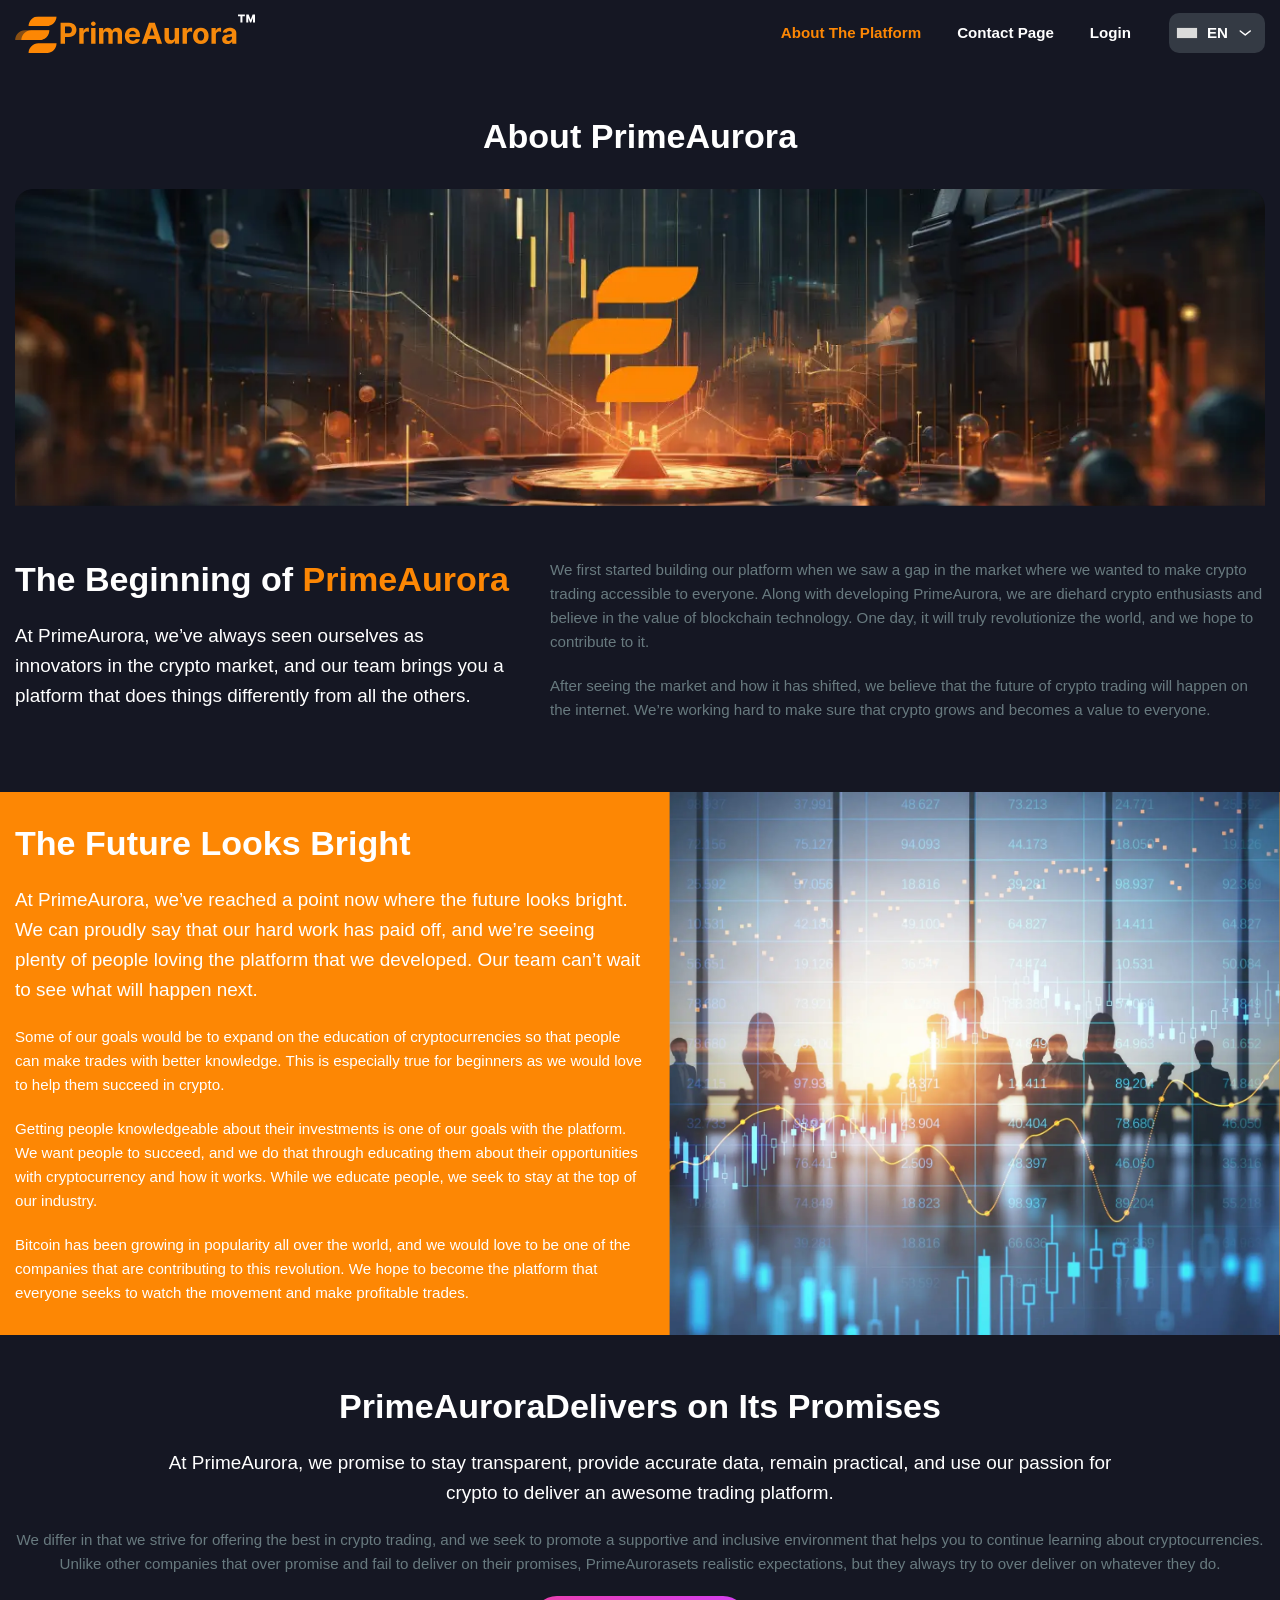
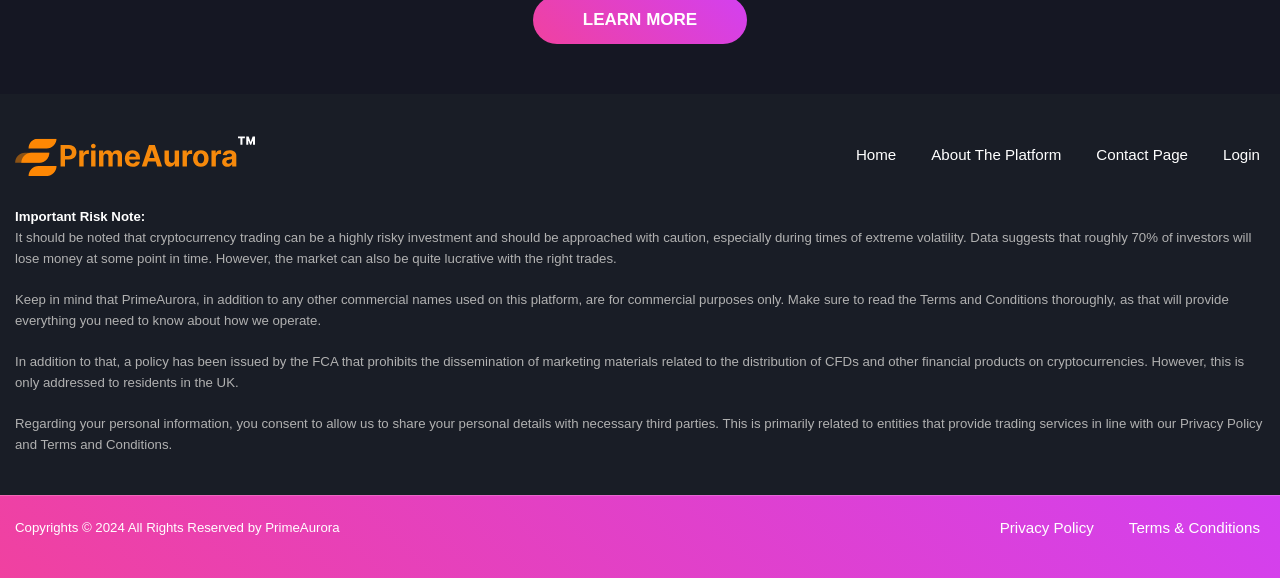
==== about/index.html @ 08c56589 "Done" ====
<!DOCTYPE html><html lang="en" data-scrapbook-source="https://nearestedge.com /about/"><head>
<meta charset="UTF-8">
<meta name="viewport" content="width=device-width, initial-scale=1.0">
<title>PrimeAurora™ | Official 2024 Update </title>
<meta name="description" content="Invest in the Wild Frontier of Crypto and Trade with All the Tools You Need">
<meta name="keywords" content="">


<link href= "../css.css" rel="stylesheet">
<link rel="stylesheet" href="../intlTelInput.css">

<link rel="stylesheet" href="../style-min.css">
<link rel="icon" type="image/png" sizes="32x32" href="../favicon-32x32.png">

</head>
<body>
<div class="wrapper">
<div class="bg_grad">
<header class="header">
<div class="container flex-bl">
<a href="/" class="logo">
<img src="../logo.svg" alt=""></a>
<div class="language">
<a id="toggle" class="menu__link">
<div class="iti__flag iti__gb"></div>
En
</a>
<ul class="submenu">
<li class="subitem">
<a href="/dk/">
<div class="iti__flag iti__dk"></div>
Dk
</a>
</li>
<li class="subitem">
<a href="/de/">
<div class="iti__flag iti__de"></div>
De
</a>
</li>
<li class="subitem">
<a href="/cz/">
<div class="iti__flag iti__cz"></div>
CZ
</a>
</li>
<li class="subitem">
<a href="/es/">
<div class="iti__flag iti__es"></div>
Es
</a>
</li>
<li class="subitem">
<a href="/fi/">
<div class="iti__flag iti__fi"></div>
fi
</a>
</li>
<li class="subitem">
<a href="/fr/">
<div class="iti__flag iti__fr"></div>
Fr
</a>
</li>
<li class="subitem">
<a href="/gr/">
<div class="iti__flag iti__gr"></div>
Gr
</a>
</li>
<li class="subitem">
<a href="/it/">
<div class="iti__flag iti__it"></div>
IT
</a>
</li>
<li class="subitem">
<a href="/hu/">
<div class="iti__flag iti__hu"></div>
HU
</a>
</li>
<li class="subitem">
<a href="/nl/">
<div class="iti__flag iti__nl"></div>
NL
</a>
</li>
<li class="subitem">
<a href="/no/">
<div class="iti__flag iti__no"></div>
NO
</a>
</li>
<li class="subitem">
<a href="/pl/">
<div class="iti__flag iti__pl"></div>
PL
</a>
</li>
<li class="subitem">
<a href="/pt/">
<div class="iti__flag iti__pt"></div>
PT
</a>
</li>
<li class="subitem">
<a href="/ru/">
<div class="iti__flag iti__ru"></div>
RU
</a>
</li>
<li class="subitem">
<a href="/se/">
<div class="iti__flag iti__se"></div>
SE
</a>
</li>
</ul>
</div>
<nav class="menu__nav">
<a class="menu__link _active" href="">About The Platform</a>
<a class="menu__link " href="/contact/">Contact Page</a>
<a class="menu__link " href="/login/">Login</a>
</nav>
</div>
</header>
</div>
<section class="about">
<div class="container">
<h1 class="title-2 center">About <b>PrimeAurora</b> </h1>
<div class="about__img">
<img src="../about.webp" alt="">
</div>
<div class="block__row-2">
<div class="block__col">
<h2 class="title-2">The Beginning of <b class="accent">PrimeAurora</b></h2>
<p class="txt">At PrimeAurora, we’ve always seen ourselves as innovators in the crypto market, and our team
brings you a
platform that
does things differently from all the others.</p>
</div>
<div class="block__content">
<p>We first started building our platform when we saw a gap in the market where we wanted to make crypto
trading
accessible
to everyone. Along with developing PrimeAurora, we are diehard crypto enthusiasts and believe in the value
of
blockchain
technology. One day, it will truly revolutionize the world, and we hope to contribute to it.
</p>
<p>
After seeing the market and how it has shifted, we believe that the future of crypto trading will happen
on the
internet. We’re working hard to make sure that crypto grows and becomes a value to everyone.
</p>
</div>
</div>
</div>
</section>
<div class="holder">
<div class="holder__content">
<div class="holder__container">
<div class="holder__body">
<h2 class="title-2">The Future Looks Bright</h2>
<p class="txt">
At PrimeAurora, we’ve reached a point now where the future looks
bright. We can proudly say that our hard work has paid off, and we’re
seeing plenty of people loving the platform that we developed. Our
team can’t wait to see what will happen next.
</p>
<p>
Some of our goals would be to expand on the education of
cryptocurrencies so that people can make trades with better knowledge.
This is especially true for beginners as we would love to help them
succeed in crypto.
</p>
<p>
Getting people knowledgeable about their investments is one of our
goals with the platform. We want people to succeed, and we do that
through educating them about their opportunities with cryptocurrency
and how it works. While we educate people, we seek to stay at the top
of our industry.
</p>
<p>
Bitcoin has been growing in popularity all over the world, and we
would love to be one of the companies that are contributing to this
revolution. We hope to become the platform that everyone seeks to
watch the movement and make profitable trades.
</p>
</div>
</div>
</div>
<div class="holder__image">
<img src="../img-4.webp" alt="" loading="lazy">
</div>
</div>
<section class="join">
<div class="container ">
<h2 class="title-2 center">PrimeAuroraDelivers on Its Promises</h2>
<p class="txt center">At PrimeAurora, we promise to stay transparent, provide accurate data, remain practical,
and use our passion for<br>
crypto
to deliver an awesome trading platform.</p>
<p class="center">We differ in that we strive for offering the best in crypto trading, and we seek to promote a
supportive and
inclusive
environment that helps you to continue learning about cryptocurrencies. Unlike other companies that over
promise
and
fail to deliver on their promises, PrimeAurorasets realistic expectations, but they always try to over
deliver on
whatever they do.</p>
<a href="/" class="btn">LEARN MORE</a>
</div>
</section>
<footer class="footer">
<div class="footer-top">
<div class="container">
<div class="flex-bl">
<a href="/" class="logo"><img src="../logo.svg" alt="">
</a>
<ul class="nav">
<li class="nav__link"><a href="/">Home</a></li>
<li class="nav__link"><a href="">About The Platform</a></li>
<li class="nav__link"><a href="/contact/">Contact Page</a></li>
<li class="nav__link"><a href="/login/">Login</a></li>
</ul>
</div>
<p>
<b>Important Risk Note:</b><br>
It should be noted that cryptocurrency trading can be a highly risky investment and should be approached
with
caution,
especially during times of extreme volatility. Data suggests that roughly 70% of investors will lose money
at
some point
in time. However, the market can also be quite lucrative with the right trades.
</p>
<p>
Keep in mind that PrimeAurora, in addition to any other commercial names used on this platform, are for
commercial
purposes only. Make sure to read the Terms and Conditions thoroughly, as that will provide everything you
need
to know
about how we operate.
</p>
<p>
In addition to that, a policy has been issued by the FCA that prohibits the dissemination of marketing
materials
related
to the distribution of CFDs and other financial products on cryptocurrencies. However, this is only
addressed to
residents in the UK.
</p>
<p>
Regarding your personal information, you consent to allow us to share your personal details with necessary
third
parties. This is primarily related to entities that provide trading services in line with our Privacy Policy
and
Terms
and Conditions.
</p>
</div>
</div>
<div class="footer-bottom">
<div class="container">
<div class="flex-bl">
<ul class="nav">
<li class="nav__link"><a href="/policy/">Privacy Policy</a></li>
<li class="nav__link"><a href="/conditions/">Terms &amp; Conditions</a></li>
</ul>
<div class="copyright">Copyrights © 2024 All Rights Reserved by <span> PrimeAurora</span></div>
</div>
</div>
</div>
</footer>
</div>
<script src="../main.js"></script>

</body></html>
---- css.css ----
/* cyrillic-ext */
@font-face {
  font-family: 'Inter';
  font-style: normal;
  font-weight: 100;
  font-display: swap;
  src: url("UcC73FwrK3iLTeHuS_fvQtMwCp50KnMa2JL7W0Q5n-wU.woff2") format('woff2');
  unicode-range: U+0460-052F, U+1C80-1C88, U+20B4, U+2DE0-2DFF, U+A640-A69F, U+FE2E-FE2F;
}
/* cyrillic */
@font-face {
  font-family: 'Inter';
  font-style: normal;
  font-weight: 100;
  font-display: swap;
  src: url("UcC73FwrK3iLTeHuS_fvQtMwCp50KnMa0ZL7W0Q5n-wU.woff2") format('woff2');
  unicode-range: U+0301, U+0400-045F, U+0490-0491, U+04B0-04B1, U+2116;
}
/* greek-ext */
@font-face {
  font-family: 'Inter';
  font-style: normal;
  font-weight: 100;
  font-display: swap;
  src: url("UcC73FwrK3iLTeHuS_fvQtMwCp50KnMa2ZL7W0Q5n-wU.woff2") format('woff2');
  unicode-range: U+1F00-1FFF;
}
/* greek */
@font-face {
  font-family: 'Inter';
  font-style: normal;
  font-weight: 100;
  font-display: swap;
  src: url("UcC73FwrK3iLTeHuS_fvQtMwCp50KnMa1pL7W0Q5n-wU.woff2") format('woff2');
  unicode-range: U+0370-0377, U+037A-037F, U+0384-038A, U+038C, U+038E-03A1, U+03A3-03FF;
}
/* vietnamese */
@font-face {
  font-family: 'Inter';
  font-style: normal;
  font-weight: 100;
  font-display: swap;
  src: url("UcC73FwrK3iLTeHuS_fvQtMwCp50KnMa2pL7W0Q5n-wU.woff2") format('woff2');
  unicode-range: U+0102-0103, U+0110-0111, U+0128-0129, U+0168-0169, U+01A0-01A1, U+01AF-01B0, U+0300-0301, U+0303-0304, U+0308-0309, U+0323, U+0329, U+1EA0-1EF9, U+20AB;
}
/* latin-ext */
@font-face {
  font-family: 'Inter';
  font-style: normal;
  font-weight: 100;
  font-display: swap;
  src: url("UcC73FwrK3iLTeHuS_fvQtMwCp50KnMa25L7W0Q5n-wU.woff2") format('woff2');
  unicode-range: U+0100-02AF, U+0304, U+0308, U+0329, U+1E00-1E9F, U+1EF2-1EFF, U+2020, U+20A0-20AB, U+20AD-20C0, U+2113, U+2C60-2C7F, U+A720-A7FF;
}
/* latin */
@font-face {
  font-family: 'Inter';
  font-style: normal;
  font-weight: 100;
  font-display: swap;
  src: url("UcC73FwrK3iLTeHuS_fvQtMwCp50KnMa1ZL7W0Q5nw.woff2") format('woff2');
  unicode-range: U+0000-00FF, U+0131, U+0152-0153, U+02BB-02BC, U+02C6, U+02DA, U+02DC, U+0304, U+0308, U+0329, U+2000-206F, U+2074, U+20AC, U+2122, U+2191, U+2193, U+2212, U+2215, U+FEFF, U+FFFD;
}
/* cyrillic-ext */
@font-face {
  font-family: 'Inter';
  font-style: normal;
  font-weight: 200;
  font-display: swap;
  src: url("UcC73FwrK3iLTeHuS_fvQtMwCp50KnMa2JL7W0Q5n-wU.woff2") format('woff2');
  unicode-range: U+0460-052F, U+1C80-1C88, U+20B4, U+2DE0-2DFF, U+A640-A69F, U+FE2E-FE2F;
}
/* cyrillic */
@font-face {
  font-family: 'Inter';
  font-style: normal;
  font-weight: 200;
  font-display: swap;
  src: url("UcC73FwrK3iLTeHuS_fvQtMwCp50KnMa0ZL7W0Q5n-wU.woff2") format('woff2');
  unicode-range: U+0301, U+0400-045F, U+0490-0491, U+04B0-04B1, U+2116;
}
/* greek-ext */
@font-face {
  font-family: 'Inter';
  font-style: normal;
  font-weight: 200;
  font-display: swap;
  src: url("UcC73FwrK3iLTeHuS_fvQtMwCp50KnMa2ZL7W0Q5n-wU.woff2") format('woff2');
  unicode-range: U+1F00-1FFF;
}
/* greek */
@font-face {
  font-family: 'Inter';
  font-style: normal;
  font-weight: 200;
  font-display: swap;
  src: url("UcC73FwrK3iLTeHuS_fvQtMwCp50KnMa1pL7W0Q5n-wU.woff2") format('woff2');
  unicode-range: U+0370-0377, U+037A-037F, U+0384-038A, U+038C, U+038E-03A1, U+03A3-03FF;
}
/* vietnamese */
@font-face {
  font-family: 'Inter';
  font-style: normal;
  font-weight: 200;
  font-display: swap;
  src: url("UcC73FwrK3iLTeHuS_fvQtMwCp50KnMa2pL7W0Q5n-wU.woff2") format('woff2');
  unicode-range: U+0102-0103, U+0110-0111, U+0128-0129, U+0168-0169, U+01A0-01A1, U+01AF-01B0, U+0300-0301, U+0303-0304, U+0308-0309, U+0323, U+0329, U+1EA0-1EF9, U+20AB;
}
/* latin-ext */
@font-face {
  font-family: 'Inter';
  font-style: normal;
  font-weight: 200;
  font-display: swap;
  src: url("UcC73FwrK3iLTeHuS_fvQtMwCp50KnMa25L7W0Q5n-wU.woff2") format('woff2');
  unicode-range: U+0100-02AF, U+0304, U+0308, U+0329, U+1E00-1E9F, U+1EF2-1EFF, U+2020, U+20A0-20AB, U+20AD-20C0, U+2113, U+2C60-2C7F, U+A720-A7FF;
}
/* latin */
@font-face {
  font-family: 'Inter';
  font-style: normal;
  font-weight: 200;
  font-display: swap;
  src: url("UcC73FwrK3iLTeHuS_fvQtMwCp50KnMa1ZL7W0Q5nw.woff2") format('woff2');
  unicode-range: U+0000-00FF, U+0131, U+0152-0153, U+02BB-02BC, U+02C6, U+02DA, U+02DC, U+0304, U+0308, U+0329, U+2000-206F, U+2074, U+20AC, U+2122, U+2191, U+2193, U+2212, U+2215, U+FEFF, U+FFFD;
}
/* cyrillic-ext */
@font-face {
  font-family: 'Inter';
  font-style: normal;
  font-weight: 300;
  font-display: swap;
  src: url("UcC73FwrK3iLTeHuS_fvQtMwCp50KnMa2JL7W0Q5n-wU.woff2") format('woff2');
  unicode-range: U+0460-052F, U+1C80-1C88, U+20B4, U+2DE0-2DFF, U+A640-A69F, U+FE2E-FE2F;
}
/* cyrillic */
@font-face {
  font-family: 'Inter';
  font-style: normal;
  font-weight: 300;
  font-display: swap;
  src: url("UcC73FwrK3iLTeHuS_fvQtMwCp50KnMa0ZL7W0Q5n-wU.woff2") format('woff2');
  unicode-range: U+0301, U+0400-045F, U+0490-0491, U+04B0-04B1, U+2116;
}
/* greek-ext */
@font-face {
  font-family: 'Inter';
  font-style: normal;
  font-weight: 300;
  font-display: swap;
  src: url("UcC73FwrK3iLTeHuS_fvQtMwCp50KnMa2ZL7W0Q5n-wU.woff2") format('woff2');
  unicode-range: U+1F00-1FFF;
}
/* greek */
@font-face {
  font-family: 'Inter';
  font-style: normal;
  font-weight: 300;
  font-display: swap;
  src: url("UcC73FwrK3iLTeHuS_fvQtMwCp50KnMa1pL7W0Q5n-wU.woff2") format('woff2');
  unicode-range: U+0370-0377, U+037A-037F, U+0384-038A, U+038C, U+038E-03A1, U+03A3-03FF;
}
/* vietnamese */
@font-face {
  font-family: 'Inter';
  font-style: normal;
  font-weight: 300;
  font-display: swap;
  src: url("UcC73FwrK3iLTeHuS_fvQtMwCp50KnMa2pL7W0Q5n-wU.woff2") format('woff2');
  unicode-range: U+0102-0103, U+0110-0111, U+0128-0129, U+0168-0169, U+01A0-01A1, U+01AF-01B0, U+0300-0301, U+0303-0304, U+0308-0309, U+0323, U+0329, U+1EA0-1EF9, U+20AB;
}
/* latin-ext */
@font-face {
  font-family: 'Inter';
  font-style: normal;
  font-weight: 300;
  font-display: swap;
  src: url("UcC73FwrK3iLTeHuS_fvQtMwCp50KnMa25L7W0Q5n-wU.woff2") format('woff2');
  unicode-range: U+0100-02AF, U+0304, U+0308, U+0329, U+1E00-1E9F, U+1EF2-1EFF, U+2020, U+20A0-20AB, U+20AD-20C0, U+2113, U+2C60-2C7F, U+A720-A7FF;
}
/* latin */
@font-face {
  font-family: 'Inter';
  font-style: normal;
  font-weight: 300;
  font-display: swap;
  src: url("UcC73FwrK3iLTeHuS_fvQtMwCp50KnMa1ZL7W0Q5nw.woff2") format('woff2');
  unicode-range: U+0000-00FF, U+0131, U+0152-0153, U+02BB-02BC, U+02C6, U+02DA, U+02DC, U+0304, U+0308, U+0329, U+2000-206F, U+2074, U+20AC, U+2122, U+2191, U+2193, U+2212, U+2215, U+FEFF, U+FFFD;
}
/* cyrillic-ext */
@font-face {
  font-family: 'Inter';
  font-style: normal;
  font-weight: 400;
  font-display: swap;
  src: url("UcC73FwrK3iLTeHuS_fvQtMwCp50KnMa2JL7W0Q5n-wU.woff2") format('woff2');
  unicode-range: U+0460-052F, U+1C80-1C88, U+20B4, U+2DE0-2DFF, U+A640-A69F, U+FE2E-FE2F;
}
/* cyrillic */
@font-face {
  font-family: 'Inter';
  font-style: normal;
  font-weight: 400;
  font-display: swap;
  src: url("UcC73FwrK3iLTeHuS_fvQtMwCp50KnMa0ZL7W0Q5n-wU.woff2") format('woff2');
  unicode-range: U+0301, U+0400-045F, U+0490-0491, U+04B0-04B1, U+2116;
}
/* greek-ext */
@font-face {
  font-family: 'Inter';
  font-style: normal;
  font-weight: 400;
  font-display: swap;
  src: url("UcC73FwrK3iLTeHuS_fvQtMwCp50KnMa2ZL7W0Q5n-wU.woff2") format('woff2');
  unicode-range: U+1F00-1FFF;
}
/* greek */
@font-face {
  font-family: 'Inter';
  font-style: normal;
  font-weight: 400;
  font-display: swap;
  src: url("UcC73FwrK3iLTeHuS_fvQtMwCp50KnMa1pL7W0Q5n-wU.woff2") format('woff2');
  unicode-range: U+0370-0377, U+037A-037F, U+0384-038A, U+038C, U+038E-03A1, U+03A3-03FF;
}
/* vietnamese */
@font-face {
  font-family: 'Inter';
  font-style: normal;
  font-weight: 400;
  font-display: swap;
  src: url("UcC73FwrK3iLTeHuS_fvQtMwCp50KnMa2pL7W0Q5n-wU.woff2") format('woff2');
  unicode-range: U+0102-0103, U+0110-0111, U+0128-0129, U+0168-0169, U+01A0-01A1, U+01AF-01B0, U+0300-0301, U+0303-0304, U+0308-0309, U+0323, U+0329, U+1EA0-1EF9, U+20AB;
}
/* latin-ext */
@font-face {
  font-family: 'Inter';
  font-style: normal;
  font-weight: 400;
  font-display: swap;
  src: url("UcC73FwrK3iLTeHuS_fvQtMwCp50KnMa25L7W0Q5n-wU.woff2") format('woff2');
  unicode-range: U+0100-02AF, U+0304, U+0308, U+0329, U+1E00-1E9F, U+1EF2-1EFF, U+2020, U+20A0-20AB, U+20AD-20C0, U+2113, U+2C60-2C7F, U+A720-A7FF;
}
/* latin */
@font-face {
  font-family: 'Inter';
  font-style: normal;
  font-weight: 400;
  font-display: swap;
  src: url("UcC73FwrK3iLTeHuS_fvQtMwCp50KnMa1ZL7W0Q5nw.woff2") format('woff2');
  unicode-range: U+0000-00FF, U+0131, U+0152-0153, U+02BB-02BC, U+02C6, U+02DA, U+02DC, U+0304, U+0308, U+0329, U+2000-206F, U+2074, U+20AC, U+2122, U+2191, U+2193, U+2212, U+2215, U+FEFF, U+FFFD;
}
/* cyrillic-ext */
@font-face {
  font-family: 'Inter';
  font-style: normal;
  font-weight: 500;
  font-display: swap;
  src: url("UcC73FwrK3iLTeHuS_fvQtMwCp50KnMa2JL7W0Q5n-wU.woff2") format('woff2');
  unicode-range: U+0460-052F, U+1C80-1C88, U+20B4, U+2DE0-2DFF, U+A640-A69F, U+FE2E-FE2F;
}
/* cyrillic */
@font-face {
  font-family: 'Inter';
  font-style: normal;
  font-weight: 500;
  font-display: swap;
  src: url("UcC73FwrK3iLTeHuS_fvQtMwCp50KnMa0ZL7W0Q5n-wU.woff2") format('woff2');
  unicode-range: U+0301, U+0400-045F, U+0490-0491, U+04B0-04B1, U+2116;
}
/* greek-ext */
@font-face {
  font-family: 'Inter';
  font-style: normal;
  font-weight: 500;
  font-display: swap;
  src: url("UcC73FwrK3iLTeHuS_fvQtMwCp50KnMa2ZL7W0Q5n-wU.woff2") format('woff2');
  unicode-range: U+1F00-1FFF;
}
/* greek */
@font-face {
  font-family: 'Inter';
  font-style: normal;
  font-weight: 500;
  font-display: swap;
  src: url("UcC73FwrK3iLTeHuS_fvQtMwCp50KnMa1pL7W0Q5n-wU.woff2") format('woff2');
  unicode-range: U+0370-0377, U+037A-037F, U+0384-038A, U+038C, U+038E-03A1, U+03A3-03FF;
}
/* vietnamese */
@font-face {
  font-family: 'Inter';
  font-style: normal;
  font-weight: 500;
  font-display: swap;
  src: url("UcC73FwrK3iLTeHuS_fvQtMwCp50KnMa2pL7W0Q5n-wU.woff2") format('woff2');
  unicode-range: U+0102-0103, U+0110-0111, U+0128-0129, U+0168-0169, U+01A0-01A1, U+01AF-01B0, U+0300-0301, U+0303-0304, U+0308-0309, U+0323, U+0329, U+1EA0-1EF9, U+20AB;
}
/* latin-ext */
@font-face {
  font-family: 'Inter';
  font-style: normal;
  font-weight: 500;
  font-display: swap;
  src: url("UcC73FwrK3iLTeHuS_fvQtMwCp50KnMa25L7W0Q5n-wU.woff2") format('woff2');
  unicode-range: U+0100-02AF, U+0304, U+0308, U+0329, U+1E00-1E9F, U+1EF2-1EFF, U+2020, U+20A0-20AB, U+20AD-20C0, U+2113, U+2C60-2C7F, U+A720-A7FF;
}
/* latin */
@font-face {
  font-family: 'Inter';
  font-style: normal;
  font-weight: 500;
  font-display: swap;
  src: url("UcC73FwrK3iLTeHuS_fvQtMwCp50KnMa1ZL7W0Q5nw.woff2") format('woff2');
  unicode-range: U+0000-00FF, U+0131, U+0152-0153, U+02BB-02BC, U+02C6, U+02DA, U+02DC, U+0304, U+0308, U+0329, U+2000-206F, U+2074, U+20AC, U+2122, U+2191, U+2193, U+2212, U+2215, U+FEFF, U+FFFD;
}
/* cyrillic-ext */
@font-face {
  font-family: 'Inter';
  font-style: normal;
  font-weight: 600;
  font-display: swap;
  src: url("UcC73FwrK3iLTeHuS_fvQtMwCp50KnMa2JL7W0Q5n-wU.woff2") format('woff2');
  unicode-range: U+0460-052F, U+1C80-1C88, U+20B4, U+2DE0-2DFF, U+A640-A69F, U+FE2E-FE2F;
}
/* cyrillic */
@font-face {
  font-family: 'Inter';
  font-style: normal;
  font-weight: 600;
  font-display: swap;
  src: url("UcC73FwrK3iLTeHuS_fvQtMwCp50KnMa0ZL7W0Q5n-wU.woff2") format('woff2');
  unicode-range: U+0301, U+0400-045F, U+0490-0491, U+04B0-04B1, U+2116;
}
/* greek-ext */
@font-face {
  font-family: 'Inter';
  font-style: normal;
  font-weight: 600;
  font-display: swap;
  src: url("UcC73FwrK3iLTeHuS_fvQtMwCp50KnMa2ZL7W0Q5n-wU.woff2") format('woff2');
  unicode-range: U+1F00-1FFF;
}
/* greek */
@font-face {
  font-family: 'Inter';
  font-style: normal;
  font-weight: 600;
  font-display: swap;
  src: url("UcC73FwrK3iLTeHuS_fvQtMwCp50KnMa1pL7W0Q5n-wU.woff2") format('woff2');
  unicode-range: U+0370-0377, U+037A-037F, U+0384-038A, U+038C, U+038E-03A1, U+03A3-03FF;
}
/* vietnamese */
@font-face {
  font-family: 'Inter';
  font-style: normal;
  font-weight: 600;
  font-display: swap;
  src: url("UcC73FwrK3iLTeHuS_fvQtMwCp50KnMa2pL7W0Q5n-wU.woff2") format('woff2');
  unicode-range: U+0102-0103, U+0110-0111, U+0128-0129, U+0168-0169, U+01A0-01A1, U+01AF-01B0, U+0300-0301, U+0303-0304, U+0308-0309, U+0323, U+0329, U+1EA0-1EF9, U+20AB;
}
/* latin-ext */
@font-face {
  font-family: 'Inter';
  font-style: normal;
  font-weight: 600;
  font-display: swap;
  src: url("UcC73FwrK3iLTeHuS_fvQtMwCp50KnMa25L7W0Q5n-wU.woff2") format('woff2');
  unicode-range: U+0100-02AF, U+0304, U+0308, U+0329, U+1E00-1E9F, U+1EF2-1EFF, U+2020, U+20A0-20AB, U+20AD-20C0, U+2113, U+2C60-2C7F, U+A720-A7FF;
}
/* latin */
@font-face {
  font-family: 'Inter';
  font-style: normal;
  font-weight: 600;
  font-display: swap;
  src: url("UcC73FwrK3iLTeHuS_fvQtMwCp50KnMa1ZL7W0Q5nw.woff2") format('woff2');
  unicode-range: U+0000-00FF, U+0131, U+0152-0153, U+02BB-02BC, U+02C6, U+02DA, U+02DC, U+0304, U+0308, U+0329, U+2000-206F, U+2074, U+20AC, U+2122, U+2191, U+2193, U+2212, U+2215, U+FEFF, U+FFFD;
}
/* cyrillic-ext */
@font-face {
  font-family: 'Inter';
  font-style: normal;
  font-weight: 700;
  font-display: swap;
  src: url("UcC73FwrK3iLTeHuS_fvQtMwCp50KnMa2JL7W0Q5n-wU.woff2") format('woff2');
  unicode-range: U+0460-052F, U+1C80-1C88, U+20B4, U+2DE0-2DFF, U+A640-A69F, U+FE2E-FE2F;
}
/* cyrillic */
@font-face {
  font-family: 'Inter';
  font-style: normal;
  font-weight: 700;
  font-display: swap;
  src: url("UcC73FwrK3iLTeHuS_fvQtMwCp50KnMa0ZL7W0Q5n-wU.woff2") format('woff2');
  unicode-range: U+0301, U+0400-045F, U+0490-0491, U+04B0-04B1, U+2116;
}
/* greek-ext */
@font-face {
  font-family: 'Inter';
  font-style: normal;
  font-weight: 700;
  font-display: swap;
  src: url("UcC73FwrK3iLTeHuS_fvQtMwCp50KnMa2ZL7W0Q5n-wU.woff2") format('woff2');
  unicode-range: U+1F00-1FFF;
}
/* greek */
@font-face {
  font-family: 'Inter';
  font-style: normal;
  font-weight: 700;
  font-display: swap;
  src: url("UcC73FwrK3iLTeHuS_fvQtMwCp50KnMa1pL7W0Q5n-wU.woff2") format('woff2');
  unicode-range: U+0370-0377, U+037A-037F, U+0384-038A, U+038C, U+038E-03A1, U+03A3-03FF;
}
/* vietnamese */
@font-face {
  font-family: 'Inter';
  font-style: normal;
  font-weight: 700;
  font-display: swap;
  src: url("UcC73FwrK3iLTeHuS_fvQtMwCp50KnMa2pL7W0Q5n-wU.woff2") format('woff2');
  unicode-range: U+0102-0103, U+0110-0111, U+0128-0129, U+0168-0169, U+01A0-01A1, U+01AF-01B0, U+0300-0301, U+0303-0304, U+0308-0309, U+0323, U+0329, U+1EA0-1EF9, U+20AB;
}
/* latin-ext */
@font-face {
  font-family: 'Inter';
  font-style: normal;
  font-weight: 700;
  font-display: swap;
  src: url("UcC73FwrK3iLTeHuS_fvQtMwCp50KnMa25L7W0Q5n-wU.woff2") format('woff2');
  unicode-range: U+0100-02AF, U+0304, U+0308, U+0329, U+1E00-1E9F, U+1EF2-1EFF, U+2020, U+20A0-20AB, U+20AD-20C0, U+2113, U+2C60-2C7F, U+A720-A7FF;
}
/* latin */
@font-face {
  font-family: 'Inter';
  font-style: normal;
  font-weight: 700;
  font-display: swap;
  src: url("UcC73FwrK3iLTeHuS_fvQtMwCp50KnMa1ZL7W0Q5nw.woff2") format('woff2');
  unicode-range: U+0000-00FF, U+0131, U+0152-0153, U+02BB-02BC, U+02C6, U+02DA, U+02DC, U+0304, U+0308, U+0329, U+2000-206F, U+2074, U+20AC, U+2122, U+2191, U+2193, U+2212, U+2215, U+FEFF, U+FFFD;
}
/* cyrillic-ext */
@font-face {
  font-family: 'Inter';
  font-style: normal;
  font-weight: 800;
  font-display: swap;
  src: url("UcC73FwrK3iLTeHuS_fvQtMwCp50KnMa2JL7W0Q5n-wU.woff2") format('woff2');
  unicode-range: U+0460-052F, U+1C80-1C88, U+20B4, U+2DE0-2DFF, U+A640-A69F, U+FE2E-FE2F;
}
/* cyrillic */
@font-face {
  font-family: 'Inter';
  font-style: normal;
  font-weight: 800;
  font-display: swap;
  src: url("UcC73FwrK3iLTeHuS_fvQtMwCp50KnMa0ZL7W0Q5n-wU.woff2") format('woff2');
  unicode-range: U+0301, U+0400-045F, U+0490-0491, U+04B0-04B1, U+2116;
}
/* greek-ext */
@font-face {
  font-family: 'Inter';
  font-style: normal;
  font-weight: 800;
  font-display: swap;
  src: url("UcC73FwrK3iLTeHuS_fvQtMwCp50KnMa2ZL7W0Q5n-wU.woff2") format('woff2');
  unicode-range: U+1F00-1FFF;
}
/* greek */
@font-face {
  font-family: 'Inter';
  font-style: normal;
  font-weight: 800;
  font-display: swap;
  src: url("UcC73FwrK3iLTeHuS_fvQtMwCp50KnMa1pL7W0Q5n-wU.woff2") format('woff2');
  unicode-range: U+0370-0377, U+037A-037F, U+0384-038A, U+038C, U+038E-03A1, U+03A3-03FF;
}
/* vietnamese */
@font-face {
  font-family: 'Inter';
  font-style: normal;
  font-weight: 800;
  font-display: swap;
  src: url("UcC73FwrK3iLTeHuS_fvQtMwCp50KnMa2pL7W0Q5n-wU.woff2") format('woff2');
  unicode-range: U+0102-0103, U+0110-0111, U+0128-0129, U+0168-0169, U+01A0-01A1, U+01AF-01B0, U+0300-0301, U+0303-0304, U+0308-0309, U+0323, U+0329, U+1EA0-1EF9, U+20AB;
}
/* latin-ext */
@font-face {
  font-family: 'Inter';
  font-style: normal;
  font-weight: 800;
  font-display: swap;
  src: url("UcC73FwrK3iLTeHuS_fvQtMwCp50KnMa25L7W0Q5n-wU.woff2") format('woff2');
  unicode-range: U+0100-02AF, U+0304, U+0308, U+0329, U+1E00-1E9F, U+1EF2-1EFF, U+2020, U+20A0-20AB, U+20AD-20C0, U+2113, U+2C60-2C7F, U+A720-A7FF;
}
/* latin */
@font-face {
  font-family: 'Inter';
  font-style: normal;
  font-weight: 800;
  font-display: swap;
  src: url("UcC73FwrK3iLTeHuS_fvQtMwCp50KnMa1ZL7W0Q5nw.woff2") format('woff2');
  unicode-range: U+0000-00FF, U+0131, U+0152-0153, U+02BB-02BC, U+02C6, U+02DA, U+02DC, U+0304, U+0308, U+0329, U+2000-206F, U+2074, U+20AC, U+2122, U+2191, U+2193, U+2212, U+2215, U+FEFF, U+FFFD;
}
/* cyrillic-ext */
@font-face {
  font-family: 'Inter';
  font-style: normal;
  font-weight: 900;
  font-display: swap;
  src: url("UcC73FwrK3iLTeHuS_fvQtMwCp50KnMa2JL7W0Q5n-wU.woff2") format('woff2');
  unicode-range: U+0460-052F, U+1C80-1C88, U+20B4, U+2DE0-2DFF, U+A640-A69F, U+FE2E-FE2F;
}
/* cyrillic */
@font-face {
  font-family: 'Inter';
  font-style: normal;
  font-weight: 900;
  font-display: swap;
  src: url("UcC73FwrK3iLTeHuS_fvQtMwCp50KnMa0ZL7W0Q5n-wU.woff2") format('woff2');
  unicode-range: U+0301, U+0400-045F, U+0490-0491, U+04B0-04B1, U+2116;
}
/* greek-ext */
@font-face {
  font-family: 'Inter';
  font-style: normal;
  font-weight: 900;
  font-display: swap;
  src: url("UcC73FwrK3iLTeHuS_fvQtMwCp50KnMa2ZL7W0Q5n-wU.woff2") format('woff2');
  unicode-range: U+1F00-1FFF;
}
/* greek */
@font-face {
  font-family: 'Inter';
  font-style: normal;
  font-weight: 900;
  font-display: swap;
  src: url("UcC73FwrK3iLTeHuS_fvQtMwCp50KnMa1pL7W0Q5n-wU.woff2") format('woff2');
  unicode-range: U+0370-0377, U+037A-037F, U+0384-038A, U+038C, U+038E-03A1, U+03A3-03FF;
}
/* vietnamese */
@font-face {
  font-family: 'Inter';
  font-style: normal;
  font-weight: 900;
  font-display: swap;
  src: url("UcC73FwrK3iLTeHuS_fvQtMwCp50KnMa2pL7W0Q5n-wU.woff2") format('woff2');
  unicode-range: U+0102-0103, U+0110-0111, U+0128-0129, U+0168-0169, U+01A0-01A1, U+01AF-01B0, U+0300-0301, U+0303-0304, U+0308-0309, U+0323, U+0329, U+1EA0-1EF9, U+20AB;
}
/* latin-ext */
@font-face {
  font-family: 'Inter';
  font-style: normal;
  font-weight: 900;
  font-display: swap;
  src: url("UcC73FwrK3iLTeHuS_fvQtMwCp50KnMa25L7W0Q5n-wU.woff2") format('woff2');
  unicode-range: U+0100-02AF, U+0304, U+0308, U+0329, U+1E00-1E9F, U+1EF2-1EFF, U+2020, U+20A0-20AB, U+20AD-20C0, U+2113, U+2C60-2C7F, U+A720-A7FF;
}
/* latin */
@font-face {
  font-family: 'Inter';
  font-style: normal;
  font-weight: 900;
  font-display: swap;
  src: url("UcC73FwrK3iLTeHuS_fvQtMwCp50KnMa1ZL7W0Q5nw.woff2") format('woff2');
  unicode-range: U+0000-00FF, U+0131, U+0152-0153, U+02BB-02BC, U+02C6, U+02DA, U+02DC, U+0304, U+0308, U+0329, U+2000-206F, U+2074, U+20AC, U+2122, U+2191, U+2193, U+2212, U+2215, U+FEFF, U+FFFD;
}
---- intlTelInput.css ----
.iti {
  position: relative;
  display: inline-block;
}
.iti * {
  box-sizing: border-box;
}
.iti__hide {
  display: none;
}
.iti__v-hide {
  visibility: hidden;
}
.iti input,
.iti input[type=text],
.iti input[type=tel] {
  position: relative;
  z-index: 0;
  margin-top: 0 !important;
  margin-bottom: 0 !important;
  padding-right: 36px;
  margin-right: 0;
}
.iti__flag-container {
  position: absolute;
  top: 0;
  bottom: 0;
  right: 0;
  padding: 1px;
}
.iti__selected-flag {
  z-index: 1;
  position: relative;
  display: flex;
  align-items: center;
  height: 100%;
  padding: 0 6px 0 8px;
}
.iti__arrow {
  margin-left: 6px;
  width: 0;
  height: 0;
  border-left: 3px solid transparent;
  border-right: 3px solid transparent;
  border-top: 4px solid #555;
}
[dir=rtl] .iti__arrow {
  margin-right: 6px;
  margin-left: 0;
}
.iti__arrow--up {
  border-top: none;
  border-bottom: 4px solid #555;
}
.iti__country-list {
  position: absolute;
  z-index: 2;
  list-style: none;
  padding: 0;
  margin: 0 0 0 -1px;
  box-shadow: 1px 1px 4px rgba(0, 0, 0, 0.2);
  background-color: white;
  border: 1px solid #ccc;
  white-space: nowrap;
  max-height: 200px;
  overflow-y: scroll;
  -webkit-overflow-scrolling: touch;
}
.iti__country-list--dropup {
  bottom: 100%;
  margin-bottom: -1px;
  background-color: #000;
}
@media (max-width: 500px) {
  .iti__country-list {
    white-space: normal;
  }
}
.iti__flag-box {
  display: inline-block;
  width: 20px;
}
.iti__divider {
  padding-bottom: 5px;
  margin-bottom: 5px;
  border-bottom: 1px solid #ccc;
}
.iti__country {
  display: flex;
  align-items: center;
  padding: 5px 10px;
  outline: none;
}
.iti__dial-code {
  color: #999;
}
.iti__country.iti__highlight {
  background-color: rgba(0, 0, 0, 0.05);
}
.iti__flag-box, .iti__country-name {
  margin-right: 6px;
}
[dir=rtl] .iti__flag-box, [dir=rtl] .iti__country-name {
  margin-right: 0;
  margin-left: 6px;
}
.iti--allow-dropdown input,
.iti--allow-dropdown input[type=text],
.iti--allow-dropdown input[type=tel], .iti--separate-dial-code input,
.iti--separate-dial-code input[type=text],
.iti--separate-dial-code input[type=tel] {
  padding-right: 6px;
  padding-left: 52px;
  margin-left: 0;
}
[dir=rtl] .iti--allow-dropdown input,
[dir=rtl] .iti--allow-dropdown input[type=text],
[dir=rtl] .iti--allow-dropdown input[type=tel], [dir=rtl] .iti--separate-dial-code input,
[dir=rtl] .iti--separate-dial-code input[type=text],
[dir=rtl] .iti--separate-dial-code input[type=tel] {
  padding-right: 52px;
  padding-left: 6px;
  margin-right: 0;
}
.iti--allow-dropdown .iti__flag-container, .iti--separate-dial-code .iti__flag-container {
  right: auto;
  left: 0;
}
[dir=rtl] .iti--allow-dropdown .iti__flag-container, [dir=rtl] .iti--separate-dial-code .iti__flag-container {
  right: 0;
  left: auto;
}
.iti--allow-dropdown .iti__flag-container:hover {
  cursor: pointer;
}
.iti--allow-dropdown .iti__flag-container:hover .iti__selected-flag {
  background-color: rgba(0, 0, 0, 0.05);
}
.iti--allow-dropdown input[disabled] + .iti__flag-container:hover,
.iti--allow-dropdown input[readonly] + .iti__flag-container:hover {
  cursor: default;
}
.iti--allow-dropdown input[disabled] + .iti__flag-container:hover .iti__selected-flag,
.iti--allow-dropdown input[readonly] + .iti__flag-container:hover .iti__selected-flag {
  background-color: transparent;
}
.iti--separate-dial-code .iti__selected-flag {
  background-color: rgba(0, 0, 0, 0.05);
}
.iti--separate-dial-code.iti--show-flags .iti__selected-dial-code {
  margin-left: 6px;
}
[dir=rtl] .iti--separate-dial-code.iti--show-flags .iti__selected-dial-code {
  margin-left: 0;
  margin-right: 6px;
}
.iti--container {
  position: absolute;
  top: -1000px;
  left: -1000px;
  z-index: 1060;
  padding: 1px;
}
.iti--container:hover {
  cursor: pointer;
}

.iti-mobile .iti--container {
  top: 30px;
  bottom: 30px;
  left: 30px;
  right: 30px;
  position: fixed;
}
.iti-mobile .iti__country-list {
  max-height: 100%;
  width: 100%;
}
.iti-mobile .iti__country {
  padding: 10px 10px;
  line-height: 1.5em;
}

.iti__flag {
  width: 20px;
}
.iti__flag.iti__be {
  width: 18px;
}
.iti__flag.iti__ch {
  width: 15px;
}
.iti__flag.iti__mc {
  width: 19px;
}
.iti__flag.iti__ne {
  width: 18px;
}
.iti__flag.iti__np {
  width: 13px;
}
.iti__flag.iti__va {
  width: 15px;
}
@media (-webkit-min-device-pixel-ratio: 2), (min-resolution: 192dpi) {
  .iti__flag {
    background-size: 5762px 15px;
  }
}
.iti__flag.iti__ac {
  height: 10px;
  background-position: 0px 0px;
}
.iti__flag.iti__ad {
  height: 14px;
  background-position: -22px 0px;
}
.iti__flag.iti__ae {
  height: 10px;
  background-position: -44px 0px;
}
.iti__flag.iti__af {
  height: 14px;
  background-position: -66px 0px;
}
.iti__flag.iti__ag {
  height: 14px;
  background-position: -88px 0px;
}
.iti__flag.iti__ai {
  height: 10px;
  background-position: -110px 0px;
}
.iti__flag.iti__al {
  height: 15px;
  background-position: -132px 0px;
}
.iti__flag.iti__am {
  height: 10px;
  background-position: -154px 0px;
}
.iti__flag.iti__ao {
  height: 14px;
  background-position: -176px 0px;
}
.iti__flag.iti__aq {
  height: 14px;
  background-position: -198px 0px;
}
.iti__flag.iti__ar {
  height: 13px;
  background-position: -220px 0px;
}
.iti__flag.iti__as {
  height: 10px;
  background-position: -242px 0px;
}
.iti__flag.iti__at {
  height: 14px;
  background-position: -264px 0px;
}
.iti__flag.iti__au {
  height: 10px;
  background-position: -286px 0px;
}
.iti__flag.iti__aw {
  height: 14px;
  background-position: -308px 0px;
}
.iti__flag.iti__ax {
  height: 13px;
  background-position: -330px 0px;
}
.iti__flag.iti__az {
  height: 10px;
  background-position: -352px 0px;
}
.iti__flag.iti__ba {
  height: 10px;
  background-position: -374px 0px;
}
.iti__flag.iti__bb {
  height: 14px;
  background-position: -396px 0px;
}
.iti__flag.iti__bd {
  height: 12px;
  background-position: -418px 0px;
}
.iti__flag.iti__be {
  height: 15px;
  background-position: -440px 0px;
}
.iti__flag.iti__bf {
  height: 14px;
  background-position: -460px 0px;
}
.iti__flag.iti__bg {
  height: 12px;
  background-position: -482px 0px;
}
.iti__flag.iti__bh {
  height: 12px;
  background-position: -504px 0px;
}
.iti__flag.iti__bi {
  height: 12px;
  background-position: -526px 0px;
}
.iti__flag.iti__bj {
  height: 14px;
  background-position: -548px 0px;
}
.iti__flag.iti__bl {
  height: 14px;
  background-position: -570px 0px;
}
.iti__flag.iti__bm {
  height: 10px;
  background-position: -592px 0px;
}
.iti__flag.iti__bn {
  height: 10px;
  background-position: -614px 0px;
}
.iti__flag.iti__bo {
  height: 14px;
  background-position: -636px 0px;
}
.iti__flag.iti__bq {
  height: 14px;
  background-position: -658px 0px;
}
.iti__flag.iti__br {
  height: 14px;
  background-position: -680px 0px;
}
.iti__flag.iti__bs {
  height: 10px;
  background-position: -702px 0px;
}
.iti__flag.iti__bt {
  height: 14px;
  background-position: -724px 0px;
}
.iti__flag.iti__bv {
  height: 15px;
  background-position: -746px 0px;
}
.iti__flag.iti__bw {
  height: 14px;
  background-position: -768px 0px;
}
.iti__flag.iti__by {
  height: 10px;
  background-position: -790px 0px;
}
.iti__flag.iti__bz {
  height: 12px;
  background-position: -812px 0px;
}
.iti__flag.iti__ca {
  height: 10px;
  background-position: -834px 0px;
}
.iti__flag.iti__cc {
  height: 10px;
  background-position: -856px 0px;
}
.iti__flag.iti__cd {
  height: 15px;
  background-position: -878px 0px;
}
.iti__flag.iti__cf {
  height: 14px;
  background-position: -900px 0px;
}
.iti__flag.iti__cg {
  height: 14px;
  background-position: -922px 0px;
}
.iti__flag.iti__ch {
  height: 15px;
  background-position: -944px 0px;
}
.iti__flag.iti__ci {
  height: 14px;
  background-position: -961px 0px;
}
.iti__flag.iti__ck {
  height: 10px;
  background-position: -983px 0px;
}
.iti__flag.iti__cl {
  height: 14px;
  background-position: -1005px 0px;
}
.iti__flag.iti__cm {
  height: 14px;
  background-position: -1027px 0px;
}
.iti__flag.iti__cn {
  height: 14px;
  background-position: -1049px 0px;
}
.iti__flag.iti__co {
  height: 14px;
  background-position: -1071px 0px;
}
.iti__flag.iti__cp {
  height: 14px;
  background-position: -1093px 0px;
}
.iti__flag.iti__cq {
  height: 12px;
  background-position: -1115px 0px;
}
.iti__flag.iti__cr {
  height: 12px;
  background-position: -1137px 0px;
}
.iti__flag.iti__cu {
  height: 10px;
  background-position: -1159px 0px;
}
.iti__flag.iti__cv {
  height: 12px;
  background-position: -1181px 0px;
}
.iti__flag.iti__cw {
  height: 14px;
  background-position: -1203px 0px;
}
.iti__flag.iti__cx {
  height: 10px;
  background-position: -1225px 0px;
}
.iti__flag.iti__cy {
  height: 14px;
  background-position: -1247px 0px;
}
.iti__flag.iti__cz {
  height: 14px;
  background-position: -1269px 0px;
}
.iti__flag.iti__de {
  height: 12px;
  background-position: -1291px 0px;
}
.iti__flag.iti__dg {
  height: 10px;
  background-position: -1313px 0px;
}
.iti__flag.iti__dj {
  height: 14px;
  background-position: -1335px 0px;
}
.iti__flag.iti__dk {
  height: 15px;
  background-position: -1357px 0px;
}
.iti__flag.iti__dm {
  height: 10px;
  background-position: -1379px 0px;
}
.iti__flag.iti__do {
  height: 14px;
  background-position: -1401px 0px;
}
.iti__flag.iti__dz {
  height: 14px;
  background-position: -1423px 0px;
}
.iti__flag.iti__ea {
  height: 14px;
  background-position: -1445px 0px;
}
.iti__flag.iti__ec {
  height: 14px;
  background-position: -1467px 0px;
}
.iti__flag.iti__ee {
  height: 13px;
  background-position: -1489px 0px;
}
.iti__flag.iti__eg {
  height: 14px;
  background-position: -1511px 0px;
}
.iti__flag.iti__eh {
  height: 10px;
  background-position: -1533px 0px;
}
.iti__flag.iti__er {
  height: 10px;
  background-position: -1555px 0px;
}
.iti__flag.iti__es {
  height: 14px;
  background-position: -1577px 0px;
}
.iti__flag.iti__et {
  height: 10px;
  background-position: -1599px 0px;
}
.iti__flag.iti__eu {
  height: 14px;
  background-position: -1621px 0px;
}
.iti__flag.iti__ez {
  height: 14px;
  background-position: -1643px 0px;
}
.iti__flag.iti__fi {
  height: 12px;
  background-position: -1665px 0px;
}
.iti__flag.iti__fj {
  height: 10px;
  background-position: -1687px 0px;
}
.iti__flag.iti__fk {
  height: 10px;
  background-position: -1709px 0px;
}
.iti__flag.iti__fm {
  height: 11px;
  background-position: -1731px 0px;
}
.iti__flag.iti__fo {
  height: 15px;
  background-position: -1753px 0px;
}
.iti__flag.iti__fr {
  height: 14px;
  background-position: -1775px 0px;
}
.iti__flag.iti__fx {
  height: 14px;
  background-position: -1797px 0px;
}
.iti__flag.iti__ga {
  height: 15px;
  background-position: -1819px 0px;
}
.iti__flag.iti__gb {
  height: 10px;
  background-position: -1841px 0px;
}
.iti__flag.iti__gd {
  height: 12px;
  background-position: -1863px 0px;
}
.iti__flag.iti__ge {
  height: 14px;
  background-position: -1885px 0px;
}
.iti__flag.iti__gf {
  height: 14px;
  background-position: -1907px 0px;
}
.iti__flag.iti__gg {
  height: 14px;
  background-position: -1929px 0px;
}
.iti__flag.iti__gh {
  height: 14px;
  background-position: -1951px 0px;
}
.iti__flag.iti__gi {
  height: 10px;
  background-position: -1973px 0px;
}
.iti__flag.iti__gl {
  height: 14px;
  background-position: -1995px 0px;
}
.iti__flag.iti__gm {
  height: 14px;
  background-position: -2017px 0px;
}
.iti__flag.iti__gn {
  height: 14px;
  background-position: -2039px 0px;
}
.iti__flag.iti__gp {
  height: 14px;
  background-position: -2061px 0px;
}
.iti__flag.iti__gq {
  height: 14px;
  background-position: -2083px 0px;
}
.iti__flag.iti__gr {
  height: 14px;
  background-position: -2105px 0px;
}
.iti__flag.iti__gs {
  height: 10px;
  background-position: -2127px 0px;
}
.iti__flag.iti__gt {
  height: 13px;
  background-position: -2149px 0px;
}
.iti__flag.iti__gu {
  height: 11px;
  background-position: -2171px 0px;
}
.iti__flag.iti__gw {
  height: 10px;
  background-position: -2193px 0px;
}
.iti__flag.iti__gy {
  height: 12px;
  background-position: -2215px 0px;
}
.iti__flag.iti__hk {
  height: 14px;
  background-position: -2237px 0px;
}
.iti__flag.iti__hm {
  height: 10px;
  background-position: -2259px 0px;
}
.iti__flag.iti__hn {
  height: 10px;
  background-position: -2281px 0px;
}
.iti__flag.iti__hr {
  height: 10px;
  background-position: -2303px 0px;
}
.iti__flag.iti__ht {
  height: 12px;
  background-position: -2325px 0px;
}
.iti__flag.iti__hu {
  height: 10px;
  background-position: -2347px 0px;
}
.iti__flag.iti__ic {
  height: 14px;
  background-position: -2369px 0px;
}
.iti__flag.iti__id {
  height: 14px;
  background-position: -2391px 0px;
}
.iti__flag.iti__ie {
  height: 10px;
  background-position: -2413px 0px;
}
.iti__flag.iti__il {
  height: 15px;
  background-position: -2435px 0px;
}
.iti__flag.iti__im {
  height: 10px;
  background-position: -2457px 0px;
}
.iti__flag.iti__in {
  height: 14px;
  background-position: -2479px 0px;
}
.iti__flag.iti__io {
  height: 10px;
  background-position: -2501px 0px;
}
.iti__flag.iti__iq {
  height: 14px;
  background-position: -2523px 0px;
}
.iti__flag.iti__ir {
  height: 12px;
  background-position: -2545px 0px;
}
.iti__flag.iti__is {
  height: 15px;
  background-position: -2567px 0px;
}
.iti__flag.iti__it {
  height: 14px;
  background-position: -2589px 0px;
}
.iti__flag.iti__je {
  height: 12px;
  background-position: -2611px 0px;
}
.iti__flag.iti__jm {
  height: 10px;
  background-position: -2633px 0px;
}
.iti__flag.iti__jo {
  height: 10px;
  background-position: -2655px 0px;
}
.iti__flag.iti__jp {
  height: 14px;
  background-position: -2677px 0px;
}
.iti__flag.iti__ke {
  height: 14px;
  background-position: -2699px 0px;
}
.iti__flag.iti__kg {
  height: 12px;
  background-position: -2721px 0px;
}
.iti__flag.iti__kh {
  height: 13px;
  background-position: -2743px 0px;
}
.iti__flag.iti__ki {
  height: 10px;
  background-position: -2765px 0px;
}
.iti__flag.iti__km {
  height: 12px;
  background-position: -2787px 0px;
}
.iti__flag.iti__kn {
  height: 14px;
  background-position: -2809px 0px;
}
.iti__flag.iti__kp {
  height: 10px;
  background-position: -2831px 0px;
}
.iti__flag.iti__kr {
  height: 14px;
  background-position: -2853px 0px;
}
.iti__flag.iti__kw {
  height: 10px;
  background-position: -2875px 0px;
}
.iti__flag.iti__ky {
  height: 10px;
  background-position: -2897px 0px;
}
.iti__flag.iti__kz {
  height: 10px;
  background-position: -2919px 0px;
}
.iti__flag.iti__la {
  height: 14px;
  background-position: -2941px 0px;
}
.iti__flag.iti__lb {
  height: 14px;
  background-position: -2963px 0px;
}
.iti__flag.iti__lc {
  height: 10px;
  background-position: -2985px 0px;
}
.iti__flag.iti__li {
  height: 12px;
  background-position: -3007px 0px;
}
.iti__flag.iti__lk {
  height: 10px;
  background-position: -3029px 0px;
}
.iti__flag.iti__lr {
  height: 11px;
  background-position: -3051px 0px;
}
.iti__flag.iti__ls {
  height: 14px;
  background-position: -3073px 0px;
}
.iti__flag.iti__lt {
  height: 12px;
  background-position: -3095px 0px;
}
.iti__flag.iti__lu {
  height: 12px;
  background-position: -3117px 0px;
}
.iti__flag.iti__lv {
  height: 10px;
  background-position: -3139px 0px;
}
.iti__flag.iti__ly {
  height: 10px;
  background-position: -3161px 0px;
}
.iti__flag.iti__ma {
  height: 14px;
  background-position: -3183px 0px;
}
.iti__flag.iti__mc {
  height: 15px;
  background-position: -3205px 0px;
}
.iti__flag.iti__md {
  height: 10px;
  background-position: -3226px 0px;
}
.iti__flag.iti__me {
  height: 10px;
  background-position: -3248px 0px;
}
.iti__flag.iti__mf {
  height: 14px;
  background-position: -3270px 0px;
}
.iti__flag.iti__mg {
  height: 14px;
  background-position: -3292px 0px;
}
.iti__flag.iti__mh {
  height: 11px;
  background-position: -3314px 0px;
}
.iti__flag.iti__mk {
  height: 10px;
  background-position: -3336px 0px;
}
.iti__flag.iti__ml {
  height: 14px;
  background-position: -3358px 0px;
}
.iti__flag.iti__mm {
  height: 14px;
  background-position: -3380px 0px;
}
.iti__flag.iti__mn {
  height: 10px;
  background-position: -3402px 0px;
}
.iti__flag.iti__mo {
  height: 14px;
  background-position: -3424px 0px;
}
.iti__flag.iti__mp {
  height: 10px;
  background-position: -3446px 0px;
}
.iti__flag.iti__mq {
  height: 14px;
  background-position: -3468px 0px;
}
.iti__flag.iti__mr {
  height: 14px;
  background-position: -3490px 0px;
}
.iti__flag.iti__ms {
  height: 10px;
  background-position: -3512px 0px;
}
.iti__flag.iti__mt {
  height: 14px;
  background-position: -3534px 0px;
}
.iti__flag.iti__mu {
  height: 14px;
  background-position: -3556px 0px;
}
.iti__flag.iti__mv {
  height: 14px;
  background-position: -3578px 0px;
}
.iti__flag.iti__mw {
  height: 14px;
  background-position: -3600px 0px;
}
.iti__flag.iti__mx {
  height: 12px;
  background-position: -3622px 0px;
}
.iti__flag.iti__my {
  height: 10px;
  background-position: -3644px 0px;
}
.iti__flag.iti__mz {
  height: 14px;
  background-position: -3666px 0px;
}
.iti__flag.iti__na {
  height: 14px;
  background-position: -3688px 0px;
}
.iti__flag.iti__nc {
  height: 10px;
  background-position: -3710px 0px;
}
.iti__flag.iti__ne {
  height: 15px;
  background-position: -3732px 0px;
}
.iti__flag.iti__nf {
  height: 10px;
  background-position: -3752px 0px;
}
.iti__flag.iti__ng {
  height: 10px;
  background-position: -3774px 0px;
}
.iti__flag.iti__ni {
  height: 12px;
  background-position: -3796px 0px;
}
.iti__flag.iti__nl {
  height: 14px;
  background-position: -3818px 0px;
}
.iti__flag.iti__no {
  height: 15px;
  background-position: -3840px 0px;
}
.iti__flag.iti__np {
  height: 15px;
  background-position: -3862px 0px;
}
.iti__flag.iti__nr {
  height: 10px;
  background-position: -3877px 0px;
}
.iti__flag.iti__nu {
  height: 10px;
  background-position: -3899px 0px;
}
.iti__flag.iti__nz {
  height: 10px;
  background-position: -3921px 0px;
}
.iti__flag.iti__om {
  height: 10px;
  background-position: -3943px 0px;
}
.iti__flag.iti__pa {
  height: 14px;
  background-position: -3965px 0px;
}
.iti__flag.iti__pe {
  height: 14px;
  background-position: -3987px 0px;
}
.iti__flag.iti__pf {
  height: 14px;
  background-position: -4009px 0px;
}
.iti__flag.iti__pg {
  height: 15px;
  background-position: -4031px 0px;
}
.iti__flag.iti__ph {
  height: 10px;
  background-position: -4053px 0px;
}
.iti__flag.iti__pk {
  height: 14px;
  background-position: -4075px 0px;
}
.iti__flag.iti__pl {
  height: 13px;
  background-position: -4097px 0px;
}
.iti__flag.iti__pm {
  height: 14px;
  background-position: -4119px 0px;
}
.iti__flag.iti__pn {
  height: 10px;
  background-position: -4141px 0px;
}
.iti__flag.iti__pr {
  height: 14px;
  background-position: -4163px 0px;
}
.iti__flag.iti__ps {
  height: 10px;
  background-position: -4185px 0px;
}
.iti__flag.iti__pt {
  height: 14px;
  background-position: -4207px 0px;
}
.iti__flag.iti__pw {
  height: 13px;
  background-position: -4229px 0px;
}
.iti__flag.iti__py {
  height: 11px;
  background-position: -4251px 0px;
}
.iti__flag.iti__qa {
  height: 8px;
  background-position: -4273px 0px;
}
.iti__flag.iti__re {
  height: 14px;
  background-position: -4295px 0px;
}
.iti__flag.iti__ro {
  height: 14px;
  background-position: -4317px 0px;
}
.iti__flag.iti__rs {
  height: 14px;
  background-position: -4339px 0px;
}
.iti__flag.iti__ru {
  height: 14px;
  background-position: -4361px 0px;
}
.iti__flag.iti__rw {
  height: 14px;
  background-position: -4383px 0px;
}
.iti__flag.iti__sa {
  height: 14px;
  background-position: -4405px 0px;
}
.iti__flag.iti__sb {
  height: 10px;
  background-position: -4427px 0px;
}
.iti__flag.iti__sc {
  height: 10px;
  background-position: -4449px 0px;
}
.iti__flag.iti__sd {
  height: 10px;
  background-position: -4471px 0px;
}
.iti__flag.iti__se {
  height: 13px;
  background-position: -4493px 0px;
}
.iti__flag.iti__sg {
  height: 14px;
  background-position: -4515px 0px;
}
.iti__flag.iti__sh {
  height: 10px;
  background-position: -4537px 0px;
}
.iti__flag.iti__si {
  height: 10px;
  background-position: -4559px 0px;
}
.iti__flag.iti__sj {
  height: 15px;
  background-position: -4581px 0px;
}
.iti__flag.iti__sk {
  height: 14px;
  background-position: -4603px 0px;
}
.iti__flag.iti__sl {
  height: 14px;
  background-position: -4625px 0px;
}
.iti__flag.iti__sm {
  height: 15px;
  background-position: -4647px 0px;
}
.iti__flag.iti__sn {
  height: 14px;
  background-position: -4669px 0px;
}
.iti__flag.iti__so {
  height: 14px;
  background-position: -4691px 0px;
}
.iti__flag.iti__sr {
  height: 14px;
  background-position: -4713px 0px;
}
.iti__flag.iti__ss {
  height: 10px;
  background-position: -4735px 0px;
}
.iti__flag.iti__st {
  height: 10px;
  background-position: -4757px 0px;
}
.iti__flag.iti__su {
  height: 10px;
  background-position: -4779px 0px;
}
.iti__flag.iti__sv {
  height: 12px;
  background-position: -4801px 0px;
}
.iti__flag.iti__sx {
  height: 14px;
  background-position: -4823px 0px;
}
.iti__flag.iti__sy {
  height: 14px;
  background-position: -4845px 0px;
}
.iti__flag.iti__sz {
  height: 14px;
  background-position: -4867px 0px;
}
.iti__flag.iti__ta {
  height: 10px;
  background-position: -4889px 0px;
}
.iti__flag.iti__tc {
  height: 10px;
  background-position: -4911px 0px;
}
.iti__flag.iti__td {
  height: 14px;
  background-position: -4933px 0px;
}
.iti__flag.iti__tf {
  height: 14px;
  background-position: -4955px 0px;
}
.iti__flag.iti__tg {
  height: 13px;
  background-position: -4977px 0px;
}
.iti__flag.iti__th {
  height: 14px;
  background-position: -4999px 0px;
}
.iti__flag.iti__tj {
  height: 10px;
  background-position: -5021px 0px;
}
.iti__flag.iti__tk {
  height: 10px;
  background-position: -5043px 0px;
}
.iti__flag.iti__tl {
  height: 10px;
  background-position: -5065px 0px;
}
.iti__flag.iti__tm {
  height: 14px;
  background-position: -5087px 0px;
}
.iti__flag.iti__tn {
  height: 14px;
  background-position: -5109px 0px;
}
.iti__flag.iti__to {
  height: 10px;
  background-position: -5131px 0px;
}
.iti__flag.iti__tr {
  height: 14px;
  background-position: -5153px 0px;
}
.iti__flag.iti__tt {
  height: 12px;
  background-position: -5175px 0px;
}
.iti__flag.iti__tv {
  height: 10px;
  background-position: -5197px 0px;
}
.iti__flag.iti__tw {
  height: 14px;
  background-position: -5219px 0px;
}
.iti__flag.iti__tz {
  height: 14px;
  background-position: -5241px 0px;
}
.iti__flag.iti__ua {
  height: 14px;
  background-position: -5263px 0px;
}
.iti__flag.iti__ug {
  height: 14px;
  background-position: -5285px 0px;
}
.iti__flag.iti__uk {
  height: 10px;
  background-position: -5307px 0px;
}
.iti__flag.iti__um {
  height: 11px;
  background-position: -5329px 0px;
}
.iti__flag.iti__un {
  height: 14px;
  background-position: -5351px 0px;
}
.iti__flag.iti__us {
  height: 11px;
  background-position: -5373px 0px;
}
.iti__flag.iti__uy {
  height: 14px;
  background-position: -5395px 0px;
}
.iti__flag.iti__uz {
  height: 10px;
  background-position: -5417px 0px;
}
.iti__flag.iti__va {
  height: 15px;
  background-position: -5439px 0px;
}
.iti__flag.iti__vc {
  height: 14px;
  background-position: -5456px 0px;
}
.iti__flag.iti__ve {
  height: 14px;
  background-position: -5478px 0px;
}
.iti__flag.iti__vg {
  height: 10px;
  background-position: -5500px 0px;
}
.iti__flag.iti__vi {
  height: 14px;
  background-position: -5522px 0px;
}
.iti__flag.iti__vn {
  height: 14px;
  background-position: -5544px 0px;
}
.iti__flag.iti__vu {
  height: 12px;
  background-position: -5566px 0px;
}
.iti__flag.iti__wf {
  height: 14px;
  background-position: -5588px 0px;
}
.iti__flag.iti__ws {
  height: 10px;
  background-position: -5610px 0px;
}
.iti__flag.iti__xk {
  height: 15px;
  background-position: -5632px 0px;
}
.iti__flag.iti__ye {
  height: 14px;
  background-position: -5654px 0px;
}
.iti__flag.iti__yt {
  height: 14px;
  background-position: -5676px 0px;
}
.iti__flag.iti__za {
  height: 14px;
  background-position: -5698px 0px;
}
.iti__flag.iti__zm {
  height: 14px;
  background-position: -5720px 0px;
}
.iti__flag.iti__zw {
  height: 10px;
  background-position: -5742px 0px;
}

.iti__flag {
  height: 15px;
  box-shadow: 0px 0px 1px 0px #888;
  background-image: url("flags.png");
  background-repeat: no-repeat;
  background-color: #dbdbdb;
  background-position: 20px 0;
}
@media (-webkit-min-device-pixel-ratio: 2), (min-resolution: 192dpi) {
  .iti__flag {
    background-image: url("flags@2x.png");
  }
}

.iti__flag.iti__np {
  background-color: transparent;
}
---- style-min.css ----
html{
	-webkit-box-sizing:border-box;
	box-sizing:border-box
}
*,::after,::before{
	margin:0;
	outline:0;
	border:0;
	padding:0;
	-webkit-box-sizing:inherit;
	box-sizing:inherit
}
a{
	outline:0;
	display:block;
	color:inherit;
	cursor:pointer
}
dd,ol,ul{
	list-style:none;
	list-style-type:none
}
button,input,select,textarea{
	font:inherit
}
input::-ms-clear{
	display:none
}
button{
	border-width:0;
	color:inherit;
	background-color:transparent;
	cursor:pointer
}
button::-moz-focus-inner,input::-moz-focus-inner{
	border:0;
	padding:0
}
h1,h2,h3,h4,h5,h6{
	font-weight:400;
	font-size:100%
}
a,a:hover,a:visited{
	text-decoration:none
}
img{
	max-width:100%;
	border:0
}
.form__bg{
	border-radius:10px;
	background: transparent;
	border: 1px solid #fff;
/*	background:-webkit-gradient(linear,left bottom,left top,from(#f7f8f8),to(#f7f8f8)),#fff;*/
/*	background:linear-gradient(0deg,#f7f8f8 0,#f7f8f8 100%),#fff;*/
/*	-webkit-backdrop-filter:blur(5px);*/
/*	backdrop-filter:blur(5px)*/
}
@supports (font-size-adjust:1){
	*{
		font-size-adjust:.5
}
}
*{
	/*	font-family:"Inter",sans-serif*/
	font-family: 'Poppins', sans-serif;
}
body,html{
	position:relative;
	height:100%;
	min-height:100%;
	max-width:100%
}
body{
	font-weight:400;
	font-size:14px;
	line-height:1.5;
	word-break:break-word;
	color:#687a7f;
	background-color:#151723;
/*	background-color:#000;*/
}
.wrapper{
	overflow:hidden;
	min-height:100%
}
.container{
	margin:0 auto;
	width:100%;
	max-width:1320px;
	padding-inline:10px
}
section{
	padding-block:30px
}
section.p0{
	padding-block:30px 0
}

.bg {
    position: relative;
    background-image: url("assets/bg.webp");
    background-size: cover;
    background-position: top center;
    background-repeat: no-repeat;
    background-color: #00050b;
}

.bg::before {
    content: "";
    position: absolute;
    top: 0;
    left: 0;
    width: 28%;
    height: 100%;
    background: rgba(0, 0, 0, 0.5);
    z-index: 0;
}

.title-2{
	margin-bottom:20px;
	font-size:24px;
	line-height:1.2;
	font-weight:600;
	color: #fff;
/*	color:#1b3942;*/
}
.title-2 span,.title-form span,img{
	display:block
}
.descr,.title-form{
	font-size:20px;
	text-align:center;
	line-height:1.3
}
.title-form{
	margin-bottom:20px;
	color: #fff;
/*	color:#1b3942;*/
}
.descr{
	max-width:900px;
	color:#1a1a1a;
	margin:0 auto 20px
}
.txt{
	color: #fff;
/*	color:#1b3942;*/
	font-size:16px;
	font-weight:500;
	line-height:1.5
}
.accent{
	color:#fd8704
}
.accent-1{
	color:#01c9ee
}
a{
	-webkit-transition:all .3s ease-in-out;
	transition:all .3s ease-in-out
}
p+p{
	margin-top:20px
}
.clause{
	border-left:4px solid #01c9ee;
	background:#f7f8f8;
	padding:12px 30px;
	max-width:-webkit-max-content;
	max-width:-moz-max-content;
	max-width:max-content;
	margin:40px auto 0
}
.about__img{
	width:100%;
	border-radius:18px;
	overflow:hidden;
	margin:20px auto;
	aspect-ratio:129/35
}
.header{
	position:relative;
	z-index:5;
	padding-block:12px;
}
.header .flex-bl{
	-webkit-box-pack:justify;
	-ms-flex-pack:justify;
	justify-content:space-between;
	-webkit-box-align:center;
	-ms-flex-align:center;
	align-items:center;
	row-gap:5px
}
.logo{
	width:180px;
	aspect-ratio:166/17
}
.menu__nav{
	position:relative;
	display:-webkit-box;
	display:-ms-flexbox;
	display:flex;
	-ms-flex-wrap:wrap;
	flex-wrap:wrap;
	-webkit-box-pack:center;
	-ms-flex-pack:center;
	justify-content:center;
	width:100%
}
.menu__link{
/*	border-radius:5px;*/
	padding:8px;
	font-weight:600;
	font-size:13px;
	white-space:nowrap;
	text-align:center;
	color:#fff;
	cursor:pointer
}
.menu__link._active{
	color:#fd8704
}
/*.submenu{
	position:absolute;
	left:0;
	top:calc(100% + 9px);
	z-index:5;
	display:none;
	border-radius:8px;
	padding:3px 5px;
	width:100%;
	text-transform:uppercase;
	background:#f7f8f8
}*/
.submenu {
	position:absolute;
	left:0;
	top:calc(100% + 9px);
	z-index:5;
	display:none;
	border-radius:8px;
	padding:3px 5px;
	width:100%;
	text-transform:uppercase;
	background: #000;
	border: 1px solid white;
/*	scrollbar-width: none;*/
}
.subitem{
	margin-bottom:2px;
	border-radius:8px;
	color:#181818
}
.subitem a{
	padding:6px 10px
}
.language{
	position:relative;
	border-radius:10px;
	text-transform:uppercase;
	color:#fff;
	background:rgba(225,255,255,.15)
}
.language .menu__link{
	padding-right:2px
}
.language a{
	display:-webkit-box;
	display:-ms-flexbox;
	display:flex;
	-webkit-box-align:center;
	-ms-flex-align:center;
	align-items:center;
	color: #fff;
}
.language a:hover {
	color:#fff;
}
.language>a::after{
	content:"";
	width:24px;
	height:24px;
	min-width:24px;
	background:url("direction-down.svg")
}
.iti{
	display:block
}
.iti__flag{
	margin-right:10px
}
.iti--separate-dial-code .iti__selected-flag{
	background-color:transparent
}
.iti--separate-dial-code.iti--show-flags .iti__selected-dial-code{
	margin-left:6px;
	font-size:16px;
	color:#000
}
.home{
	padding:0
}
.home__title{
	font-weight:300;
	font-size:30px;
	line-height:1.2;
	color:#fff;
	margin-bottom:10px
}
.home__title sup{
	font-size:12px;
	font-weight:700
}
.home__text{
	color:#fff;
	font-size:20px;
	font-weight:600;
	line-height:1.3
}
.home__hold{
	position:relative;
	z-index:0;
	display:-webkit-box;
	display:-ms-flexbox;
	display:flex;
	-webkit-box-orient:vertical;
	-webkit-box-direction:normal;
	-ms-flex-direction:column;
	flex-direction:column;
	-webkit-box-pack:center;
	-ms-flex-pack:center;
	justify-content:center;
	-webkit-box-align:center;
	-ms-flex-align:center;
	align-items:center;
	padding-bottom:150px
}
.home__body,.home__form{
	position:relative;
	z-index:1;
	width:100%
}
.home__body{
	position: relative;
    z-index: 2;
/*	padding-top:30px*/
}
.home__form{
	max-width:450px;
	margin-inline:auto
}
.form{
	width:100%
}
.form .btn,.form__bg,.form__bg ul{
	margin-top:20px
}
.form__bg{
	position:relative;
	z-index:1;
	padding:20px 10px
}
.form__bg ul{
	list-style-type:disc;
	padding-left:16px;
	background-color: #000;
}
.form__bg ul li{
	position:relative;
	font-size:13px;
	line-height:1.3;
	color: #fff;
}
.form__bg ul li:not(:last-child){
	margin-bottom:8px
}
.form__bg ul li a{
	display:inline-block;
	font-weight:700;
	text-decoration:underline;
	-webkit-transition:all .3s ease-in;
	transition:all .3s ease-in;
	text-underline-offset:2px
}
.form-login{
	position:relative;
	z-index:0;
	margin-inline:auto;
	max-width:450px
}
input{
	background: transparent;
	backdrop-filter: blur(10px);
	border:1px solid #fff;
	padding:13px 20px;
	width:100%;
	height:100%;
	min-width:100%;
	font-weight:500;
	color:#fff;
	font-size:18px;
}
.form input::-webkit-input-placeholder,.form textarea::-webkit-input-placeholder{
	color:#666;
	font-size:18px
}
.form input::-moz-placeholder,.form textarea::-moz-placeholder{
	color:#666;
	font-size:18px
}
.form input:-ms-input-placeholder,.form textarea:-ms-input-placeholder{
	color:#666;
	font-size:18px
}
.form input::-ms-input-placeholder,.form textarea::-ms-input-placeholder{
	color:#666;
	font-size:18px
}
.form input::placeholder,.form textarea::placeholder{
	color:#666;
	font-size:18px
}
.btn,.form textarea{
	width:100%;
	font-size:18px
}
textarea{
	border:1px solid #d5d9ed;
	border-radius:10px;
	padding:13px 20px;
	font-weight:500;
	color:#666;
	resize:vertical
}
.btn{
	display:-webkit-box;
	display:-ms-flexbox;
	display:flex;
	-webkit-box-align:center;
	-ms-flex-align:center;
	align-items:center;
	-webkit-box-pack:center;
	-ms-flex-pack:center;
	justify-content:center;
	text-transform:uppercase;
	border-radius:50px;
	padding:0 50px;
	height:48px;
	font-weight:600;
	line-height:1;
	text-align:center;
	cursor:pointer;
	color:#fff;
/*	background:#01c9ee;*/
	background: linear-gradient(45deg, #f041a0, #d340f0);
	-webkit-transition:all .3s ease-in-out;
	transition:all .3s ease-in-out
}
.btn-cta{
	max-width:-webkit-max-content;
	max-width:-moz-max-content;
	max-width:max-content;
	margin:30px auto 0
}
.btn-o{
	display:-webkit-box;
	display:-ms-flexbox;
	display:flex;
	-webkit-box-align:center;
	-ms-flex-align:center;
	align-items:center;
	-webkit-box-pack:center;
	-ms-flex-pack:center;
	justify-content:center;
	text-transform:uppercase;
	border-radius:50px;
	padding:0 30px;
	width:100%;
	height:48px;
	font-weight:600;
	font-size:14px;
	line-height:1;
	text-align:center;
	color:#1b3942;
	cursor:pointer;
	background:#01c9ee;
	-webkit-transition:all .3s ease-in-out;
	transition:all .3s ease-in-out;
	background-color:transparent;
	border:1px solid #8a9fa3;
	margin:30px 0 0
}
.form-group{
	margin-bottom:10px
}
.form-contact{
	margin-inline:auto;
	max-width:630px
}
.card__img img,.holder__image img{
	max-width:100%
}
.block__row,.block__row-1,.block__row-2{
	display:-webkit-box;
	display:-ms-flexbox;
	display:flex;
	-ms-flex-wrap:wrap;
	flex-wrap:wrap;
	-webkit-box-pack:justify;
	-ms-flex-pack:justify;
	justify-content:space-between
}
.block__row .block__col{
	width:100%
}
.block__row-1,.block__row-2{
	-webkit-box-align:start;
	-ms-flex-align:start;
	align-items:flex-start
}
.block__row-2{
	gap:30px
}
.block__img{
	width:100%;
	max-width:600px
}
.block__content{
	width:100%
}
.block__line{
	gap:10px;
	margin-top:30px
}
.block__header,.block__line,.block__wrap{
	display:-webkit-box;
	display:-ms-flexbox;
	display:flex
}
.block__header{
	-webkit-box-align:center;
	-ms-flex-align:center;
	align-items:center;
	gap:15px;
/*	margin-bottom:10px*/
}
.block__wrap{
	-webkit-box-orient:vertical;
	-webkit-box-direction:normal;
	-ms-flex-direction:column;
	flex-direction:column;
	margin-top:40px;
	background-color: #23262f;
	padding: 20px;
	border-radius: 20px;
}
.block__hold{
	margin-bottom:30px
}
.block__hold:nth-child(1){
	-webkit-box-ordinal-group:2;
	-ms-flex-order:1;
	order:1
}
.block__hold:nth-child(2){
	-webkit-box-ordinal-group:4;
	-ms-flex-order:3;
	order:3
}
.block__hold:nth-child(3){
	-webkit-box-ordinal-group:3;
	-ms-flex-order:2;
	order:2
}
.block__hold:nth-child(4){
	-webkit-box-ordinal-group:5;
	-ms-flex-order:4;
	order:4
}
.block__title{
	color:#fff;
	font-size:20px;
	font-weight:600;
	margin-bottom:10px
}
.mt{
	margin-block:20px
}
.block__img-1{
	aspect-ratio:667/471
}
.block__img-2{
	aspect-ratio:9/5;
	overflow:hidden;
	border-radius:18px
}
.cards{
	-ms-flex-wrap:wrap;
	flex-wrap:wrap;
	-webkit-box-pack:justify;
	-ms-flex-pack:justify;
	justify-content:space-between;
	padding-top:30px;
	gap:20px
}
.cards-block .descr{
	color:inherit
}
.card__body,.card__img,.cards{
	display:-webkit-box;
	display:-ms-flexbox;
	display:flex
}
.card__img{
	-webkit-box-flex:0;
	-ms-flex:0 0 50px;
	flex:0 0 50px;
	border-radius:5px;
	padding:10px;
	width:50px;
	height:50px;
	background-color:#fd8704
}
.card__body{
	-webkit-box-align:center;
	-ms-flex-align:center;
	align-items:center;
	margin-bottom:20px;
	gap:10px
}
.holder{
	overflow:hidden;
	padding:0;
	background:#fd8704
}
.holder__container,.holder__content{
	display:-webkit-box;
	display:-ms-flexbox;
	display:flex
}
.holder__content{
	-webkit-box-flex:0;
	-ms-flex:0 0 100%;
	flex:0 0 100%
}
.holder__container{
	-webkit-box-align:center;
	-ms-flex-align:center;
	align-items:center;
	margin:0 auto;
	padding:0 15px;
	max-width:1320px
}
.holder__body{
	padding:30px 0
}
.footer b,.holder__body .title-2,.holder__body .txt,.holder__body p{
	color:#fff
}
.join .btn{
	margin:20px 0 0;
	max-width:320px
}
.faq{
	background:#000;
}
.faq__row{
	display:-webkit-box;
	display:-ms-flexbox;
	display:flex;
	-ms-flex-wrap:wrap;
	flex-wrap:wrap;
	-webkit-box-pack:justify;
	-ms-flex-pack:justify;
	justify-content:space-between;
	gap:30px
}
.faq__column p{
	color:#1a1a1a;
	font-size:18px;
	font-weight:500;
	line-height:1.7
}
.faq__column .btn{
	margin-left:0
}
.faq__spoiler{
	width:100%;
	max-width:910px
}
.spoiler{
	display:grid
}
.spoiler__item{
	border-bottom:1px solid rgba(213,217,237,.2)
}
.spoiler__title{
	position:relative;
	margin-bottom:10px;
	padding:17px 50px 15px 30px;
	width:100%;
	font-weight:700;
	font-size:16px;
	line-height:1.4;
	text-align:left;
	border-radius:10px;
	background:#fff;
	color:#1a1a1a
}
.spoiler__title::before{
	content:"";
	position:absolute;
	right:15px;
	top:17px;
	display:block;
	width:24px;
	height:24px;
	background-image:url("icon-open.svg");
	background-size:contain;
	background-repeat:no-repeat;
	-webkit-transition:all .3s ease-in;
	transition:all .3s ease-in
}
.spoiler__title._active::before{
	background-image:url("")
}
.spoiler__text{
	padding:0 15px 15px 20px
}
.points .title-2{
	text-align:center
}
.point{
	margin:0 auto;
	max-width:1060px;
	width:100%
}
.point tr:nth-child(2n){
	background:#f7f8f8
}
.point td,.table td,.table th{
	border:1px solid #d5d9ed
}
.point .icon__row,.point p{
	padding:10px 5px
}
.icon {
	display:-webkit-box;
	display:-ms-flexbox;
	display:flex;
	-ms-flex-negative:0;
	flex-shrink:0;
	-webkit-box-align:center;
	-ms-flex-align:center;
	align-items:center;
	-webkit-box-pack:center;
	-ms-flex-pack:center;
	justify-content:center;
	background: linear-gradient(180deg, #f041a0, #d340f0);;
	border-radius:50%;
}

.icon-square {
	display:-webkit-box;
	display:-ms-flexbox;
	display:flex;
	-ms-flex-negative:0;
	flex-shrink:0;
	-webkit-box-align:center;
	-ms-flex-align:center;
	align-items:center;
	-webkit-box-pack:center;
	-ms-flex-pack:center;
	justify-content:center;
	background: linear-gradient(180deg, #f041a0, #d340f0);;
	border-radius:10%;
}

.icon-big{
	width:48px;
	height:48px
}
.icon-big img{
	width:28px;
	height:28px
}
.icon-circle{
	width:36px;
	height:36px
}
.icon-circle img{
	width:24px;
	height:24px
}
.icon__row{
	display:-webkit-box;
	display:-ms-flexbox;
	display:flex;
	-webkit-box-align:center;
	-ms-flex-align:center;
	align-items:center;
	word-break:normal;
	gap:10px
}
.benefit{
	padding-top:0
}
.benefit__col,.benefit__row{
	display:-webkit-box;
	display:-ms-flexbox;
	display:flex
}
.benefit__row{
	-ms-flex-wrap:wrap;
	flex-wrap:wrap;
	-webkit-box-pack:justify;
	-ms-flex-pack:justify;
	justify-content:space-between;
	-webkit-box-align:start;
	-ms-flex-align:start;
	align-items:flex-start;
	gap:30px;
	padding-block:20px 30px
}
.benefit__col{
	-webkit-box-align:center;
	-ms-flex-align:center;
	align-items:center;
	-webkit-box-pack:start;
	-ms-flex-pack:start;
	justify-content:flex-start;
	width:100%;
	gap:10px
}
.benefit__col p{
	color:#fff;
	font-weight:600;
	line-height:1.5
}
.footer{
	background-color:#191d26
}
.footer p{
	font-size:14px;
	color:#b1b1b1
}
.footer p span{
	text-indent:20px;
	display:block
}
.footer .flex-bl{
	-webkit-box-orient:vertical;
	-webkit-box-direction:normal;
	-ms-flex-direction:column;
	flex-direction:column
}
.footer-top{
	padding-block:40px
}
.footer-top .flex-bl,.terms .title-2{
	margin-bottom:30px
}
.nav{
	display:-webkit-box;
	display:-ms-flexbox;
	display:flex;
	-ms-flex-wrap:wrap;
	flex-wrap:wrap;
	-webkit-box-align:center;
	-ms-flex-align:center;
	align-items:center;
	-webkit-box-pack:center;
	-ms-flex-pack:center;
	justify-content:center;
	gap:10px
}
.nav__link{
	border-radius:5px;
	padding:5px;
	font-weight:500;
	font-size:14px;
	white-space:nowrap;
	text-align:center;
	color:#fff;
	-webkit-transition:all .3s ease-in;
	transition:all .3s ease-in;
	cursor:pointer
}
.footer-bottom{
	padding-block:12px 30px;
	border-top:1px solid rgba(255,255,255,.2);
	background: linear-gradient(45deg, #f041a0, #d340f0);
}
.copyright{
	font-size:12px;
	text-align:center;
	color:#fff;
}
.copyright span{
	font-weight:500;
	color:#fff
}
.flex-bl{
	display:-webkit-box;
	display:-ms-flexbox;
	display:flex;
	-ms-flex-wrap:wrap;
	flex-wrap:wrap;
	-webkit-box-align:center;
	-ms-flex-align:center;
	align-items:center;
	-webkit-box-pack:center;
	-ms-flex-pack:center;
	justify-content:center;
	gap:20px
}
.terms{
	padding-block:30px
}
.policy a,.terms a{
	display:inline-block;
	font-weight:700;
	color:#fd8704
}
.policy p+.title-3,.terms p+.title-3{
	padding-top:20px
}
.terms .title-2{
	text-align:center
}
.policy .title-3,.terms .title-3{
	margin-bottom:20px
}
.pl-16{
	padding-left:10px
}
.pl-32{
	padding-left:20px
}
.policy{
	padding-block:30px
}
.policy .title-2{
	margin-bottom:30px;
	text-align:center
}
.policy .title-2 span{
	display:block;
	padding-top:10px;
	font-weight:400;
	font-size:16px
}
.policy ul{
	list-style-type:lower-latin;
	margin-left:16px;
	padding:20px 0
}
.table td,.table th{
	vertical-align:top;
	padding:5px
}
table{
	margin:20px 0;
	border-collapse:collapse
}
table p+p{
	margin-top:10px
}
.table-bordered,.table-bordered td,.table-bordered th{
	border-top:1px solid #d5d9ed
}
@media only screen and (min-width:374.98px){
	.logo{
		width:200px;
		margin-right:auto
}
}
@media only screen and (min-width:375px){
	.container{
		padding-inline:15px
}
	.icon__row{
		gap:12px
}
	.nav{
		gap:5px
}
}
@media only screen and (min-width:400px){
	.menu__link{
		font-size:14px;
/*		padding:8px 13px;*/
}
}
@media only screen and (min-width:425px){
	.nav__link{
		padding:8px 5px
}
	.nav{
		gap:8px
}
}
@media only screen and (min-width:479.98px){
	.language .menu__link{
		padding-right:8px
}
	.menu__link{
		font-size: 16px;
	}
	.point .icon__row,.point p{
		padding:10px
}
	.benefit__col{
		width:calc(50% - 15px)
}
	.nav{
		gap:15px
}
	.copyright{
		font-size:14px
}
	/*.footer_center {
		gap: 30px;
	}*/
}

@media only screen and (min-width:679.98px){
	.language>a::after{
		margin-left:5px
}
	.cards{
		gap:30px
}
	.icon__row{
		gap:20px
}
}
@media only screen and (min-width:767.98px){
	body{
		font-size:16px
}
	section{
		padding-block:50px
}
	.title-2{
		font-size:36px
}
	.descr,.title-form{
		font-size:24px
}
	.about__img{
		margin:30px auto
}
	.logo{
		width:240px
}
	.form__bg{
		padding:30px
}
	.form-login::after,.form-login::before{
		content:"";
		position:absolute;
		z-index:0;
		background-position:0 0;
		background-size:contain;
		background-repeat:no-repeat
}
	.block__line{
		gap:20px
}
	.cards-block .descr,.cards-block .title-2{
		text-align:center
}
	.card__body{
		gap:30px
}
	.card{
		width:calc(50% - 30px)
}
	.spoiler__title{
		font-size:18px
}
	.point p{
		padding:10px 30px
}
	.footer .flex-bl{
		-webkit-box-orient:horizontal;
		-webkit-box-direction:normal;
		-ms-flex-direction:row;
		flex-direction:row
}
	.nav__link{
		font-size:16px
}
	.copyright{
		-webkit-box-ordinal-group:0;
		-ms-flex-order:-1;
		order:-1;
		text-align:left
}
	.flex-bl{
		-webkit-box-align:center;
		-ms-flex-align:center;
		align-items:center;
		-webkit-box-pack:justify;
		-ms-flex-pack:justify;
		justify-content:space-between
}
	.terms{
		padding-block:50px
}
	.table td,.table th{
		padding:10px
}
}

/*NEW*/
@media only screen and (width:768px){
	.container_why {
		flex-direction: column;
	}

	.buttons {
		display: flex;
	    justify-content: center;
	}
	.button {
		width: 75%;
	}
	.container_faq {
		flex-direction: column;
	}
	.cards_2 {
		width: 100%;
		top: 70%;
    	left: 50%;
	}
}

@media only screen and (max-width:767px){
	.image-content { display: none; }
	.stats_sec { justify-content: center; }
	.content{ 
		flex-direction: column; 
		gap: 0;
	}
	.button { margin-left: 25%; }
	.text-content { max-width: 100% }
	.button { width: 50% }
	.container_why { flex-direction: column; }
	.buttons { display: flex; }
	.get-started, .contact-us { width: 50% }
	.block__hold { margin-bottom: 100px; }
	.container_faq { flex-direction: column; }
	.left-section { padding: 0; }
	.faq_buttons { width: 95%; }
	.cards_2 { 
		top: 77%;
		left: 50%;
		width: 90%;
	}
	/*.card_2 { 
		margin-bottom: 5px; 
		padding-top: 10px;
	}*/
/*	.footer { padding-top: 50%; }*/
}

@media only screen and (width:425px){
	.get-started, .contact-us { font-size: 15px; }
	.cards_2 { 
		padding-top: 15%;
	}
	.card_2 { 
		margin-bottom: 5px; 
		padding-top: 10px;
	}
	.footer { padding-top: 12%; }
}

@media only screen and (width:375px){
	.button { 
		width: 60%;
		margin: 0;
	}
	.buttons { 
		flex-direction: column;
		gap: 10px;
	 }
	 .get-started, .contact-us { width: 100% }
	.cards_2 { 
		padding-top: 70%;
	}
	.card_2 { 
		margin-bottom: 5px; 
		padding-top: 10px;
	}
	.footer { padding-top: 60%; }
}

@media only screen and (width:320px){
	.block__hold { margin-bottom: 200px; }
	.button { 
		width: 70%;
		margin: 0;
	}
	.buttons { 
		flex-direction: column;
		gap: 10px;
	 }
	.get-started, .contact-us { width: 100% }
	.cards_2 { 
		padding-top: 70%;
	}
	.card_2 { 
		margin-bottom: 5px; 
		padding-top: 10px;
	}
	.footer { padding-top: 60%; }
}
/*END*/
@media only screen and (min-width:991.98px){
	.txt{
		font-size:20px
}
	.benefit__col p,.center{
		text-align:center
}
	.header .flex-bl{
		-ms-flex-wrap:nowrap;
		flex-wrap:nowrap;
		gap:0
}
	.menu__nav{
		width:auto;
		gap:20px
}
	.menu__link{
/*		padding:10px 13px;*/
		font-size:16px
}
	.language{
		-webkit-box-ordinal-group:4;
		-ms-flex-order:3;
		order:3;
		margin-left:30px
}
	.home__title{
		font-size: 48px;
        margin-bottom: 20px;
        /* margin-top: 30px; */
        /* padding-right: 20px; */
}
	.home__title sup{
		font-size:18px
}
	.home__text{
		font-size:30px;
		padding-right:20px
}
	.home__hold{
		-webkit-box-orient: horizontal;
        -webkit-box-direction: normal;
        -ms-flex-direction: row;
        flex-direction: row;
        /* justify-content: space-between; */
        /* -webkit-box-align: start; */
        -ms-flex-align: start;
        /* align-items: flex-start; */
        padding-bottom: 60px;
        gap: 5%;
        margin-left: 50px;
        margin-right: 50px;
        margin-top: 50px;
	}
	.home__body{
		padding-bottom:0;
		width: 30%;
/*		width:35%*/
}
	.home__form{
		margin-inline:0;
		margin-top:0
}
	.holder__image img{
		position:absolute;
		left:0;
		top:0;
		width:100%;
		height:100%;
		-o-object-fit:cover;
		object-fit:cover
}
	.block__row .block__col{
		width:50%;
		-ms-flex-item-align:center;
		align-self:center
}
	.block__row,.block__row-1{
		gap:30px
}
	.block__row-1 .block__col{
		width:calc(50% - 15px)
}
	.block__row-1,.block__row-2{
		margin-block:30px 20px
}
	.block__row-2 .block__col{
		width:40%
}
	.block__img{
		width:calc(50% - 35px)
}
	.block__content{
		width:calc(60% - 35px)
}
	.block__wrap{
		-webkit-column-count:2;
		-moz-column-count:2;
		column-count:2;
		display:block
}
	.block__hold{
		-webkit-column-break-inside:avoid;
		-moz-column-break-inside:avoid;
		break-inside:avoid;
		width:calc(100% - 15px)
}
	.holder{
		display:-webkit-box;
		display:-ms-flexbox;
		display:flex
}
	.holder__body{
		padding:30px 20px 30px 0;
		width:52%
}
	.holder__image{
		position:relative;
		-webkit-box-flex:0;
		-ms-flex:0 0 calc((80vw - 40px)*.6 + 20px);
		flex:0 0 calc((80vw - 40px)*.6 + 20px);
		padding:0 0 31%;
		-webkit-transform:translate(-100%,0);
		-ms-transform:translate(-100%,0);
		transform:translate(-100%,0)
}
	.join .btn{
		max-width:-webkit-max-content;
		max-width:-moz-max-content;
		max-width:max-content;
		margin:20px auto 0
}
	.faq__column{
		margin:0;
		max-width:350px
}
	.faq__spoiler{
		width:calc(100% - 380px)
}
	.icon-big{
		width:60px;
		height:60px
}
	.icon-big img{
		width:36px;
		height:36px
}
	.icon-circle{
		width:40px;
		height:40px
}
	.benefit__row{
		-ms-flex-wrap:nowrap;
		flex-wrap:nowrap
}
	.benefit__col{
		width:20%;
		-webkit-box-orient:vertical;
		-webkit-box-direction:normal;
		-ms-flex-direction:column;
		flex-direction:column;
		-webkit-box-pack:center;
		-ms-flex-pack:center;
		justify-content:center
}
	.nav{
		max-width:none;
		gap:25px
}
}
@media only screen and (min-width:1083.98px){
	.faq__column{
		margin:0
}
}
@media only screen and (min-width:1300px){
	.card{
		width:calc(50% - 80px)
}
}
@media only screen and (min-width:1320px){
	.holder__image{
		-webkit-box-flex:0;
		-ms-flex:0 0 calc(36vw + 132px);
		flex:0 0 calc(36vw + 132px)
}
}
@media only screen and (max-width:991.98px){
	.home__hold{
/*		max-width:600px*/
}
	.block__row-1 .block__col{
		margin:20px auto 0
}
	.block__row-1 .block__img{
		margin-top:20px
}
	.card{
		gap:20px
}
	.faq__column .btn{
		max-width:320px
}
}
@media only screen and (max-width:767.98px){
	.icon__row .title-3{
		font-size:14px
	}
	.footer .logo{
		margin:0 auto
	}
	.stats {
	display: none;
	}
	.avatar_block .text {
		width: 33%;
	}
}

@media only screen and (max-width:768px){
	.bg::before {
	    content: "";
        position: absolute;
        top: 0;
        left: 0;
        width: 100%;
        height: 40%;
        background: rgba(0, 0, 0, 0.5);
        z-index: 0;
	}
}

@media only screen and (width:768px){
	.footer_center {
		gap: 20px;
	}
	.menu__nav {
		gap: 20px;
	}
	.stats {
		display: none;
	}
	.home__hold {
		margin: 100px;
	}
	.home__content {
		display: flex;
    	flex-direction: column;
    	align-items: center;
	}
	.avatar_block {
		flex-direction: row;
	}
}

@media only screen and (max-width:479.98px){
	.card{
		gap:10px
	}
	.menu__nav {
		display: none;
	}
	.home__content {
		margin: 15px;
	}
	.avatar_block {
		flex-direction: row;
	}
	.form__bg {
		margin: 15px;
	}
	.footer_center {
		gap: 50px;
	}
	.bg::before{
		content: "";
		position: absolute;
		top: 0;
		left: 0; 
	    width: 100%;
	    height: 30%;
	    background: rgba(0, 0, 0, 0.5);
	    z-index: 0;
	}
}
@media (-webkit-min-device-pixel-ratio:2),(min-resolution:192dpi){
	.bg{
		background-image:url("assets/bg.webp")
	}
}
@media (any-hover:hover){
	.menu__link:hover{
		color: #fff;
/*		color: #1b3942;*/
/*		color:#fd8704*/
	}

	.stop_hover:hover {
		color: #fff;
	}

	.subitem:hover{
		color:#01c9ee
	}
	.form__bg ul li a:hover{
		text-decoration:none
}
	.btn:hover{
		background-color:transparent;
		color: #fff;
/*		border:1px solid #8a9fa3;*/
/*		color:#1b3942;*/
}
	.btn-o:hover{
		background-color:#01c9ee;
		border:1px solid #01c9ee;
		color:#fff
}
	.nav__link:hover{
		text-decoration:underline;
		text-underline-offset:2px
}
}
.login .center, .contact .center{
	text-align: center;
}
form {
	position: relative;
	max-width: 100%;
	margin: 0 auto;
}
.form-group {
	width: 100%;
	position: relative;
}
input[type="text"],input[type="email"],input[type="tel"],button {
	width: 100%;
/*	border-radius: 10px;*/
	padding: 13px 20px;
	font-size: 16px;
	box-sizing: border-box;
}
.error {
	width: 100%;
	padding: 10px;
	font-weight: 400;
	margin-top: 0.25rem;
	color: #fff;
	background-color: #eb162b;
	font-size: 12px;
	display: none;
	border: 3px solid rgb(235, 22, 43);
	box-sizing: border-box;
}
input[type="text"]:focus,input[type="email"]:focus,input[type="tel"]:focus {
	border: 3px solid #007bff;
	outline: none;
	/* Видалення стандартного обведення фокусу */
}
.input-wrapper {
	position: relative;
}
.input-wrapper input {
	padding-right: 30px;
	/* Задаємо правий відступ для місця під галочку */
}
.input-wrapper .check-icon {
	position: absolute;
	top: 15px;
	right: 5px;
	display: none;
}
.intl-tel-input {
	width: 100%;
}
.checkbox {
	width: 35px;
}
/* Стилі для валідних інпутів */
.valid-input {
	border: 3px solid #41ad48;
	/* Колір рамки для валідних інпутів */
}
/* Стилі для невалідних інпутів */
.failed-input {
	border: 3px solid red;
	/* Колір рамки для невалідних інпутів */
}
.iti {
	width: 100% !important;
}
.form-sender {
	position: relative;
}
.form__wrapper-loader {
	position: absolute;
	content: " ";
	left: 0;
	right: 0;
	top: 0;
	bottom: 0;
	background: rgb(255 255 255 / 90%);
	width: 100%;
	height: 100%;
	z-index: 99;
	display: none;
}
.form__wrapper-loader:after {
	content: " ";
	top: calc(50% - 90px);
	left: calc(50% - 80px);
	background-image: url("loader.svg");
	background-size: 160px 160px;
	width: 160px;
	height: 160px;
	position: absolute;
}
.form__wrapper-loader.loader,.api-error.loader {
	display: block;
}
.iti--separate-dial-code.iti--show-flags .iti__selected-dial-code {
	margin-left: 6px;
	font-size: 16px;
	color: #666;
}
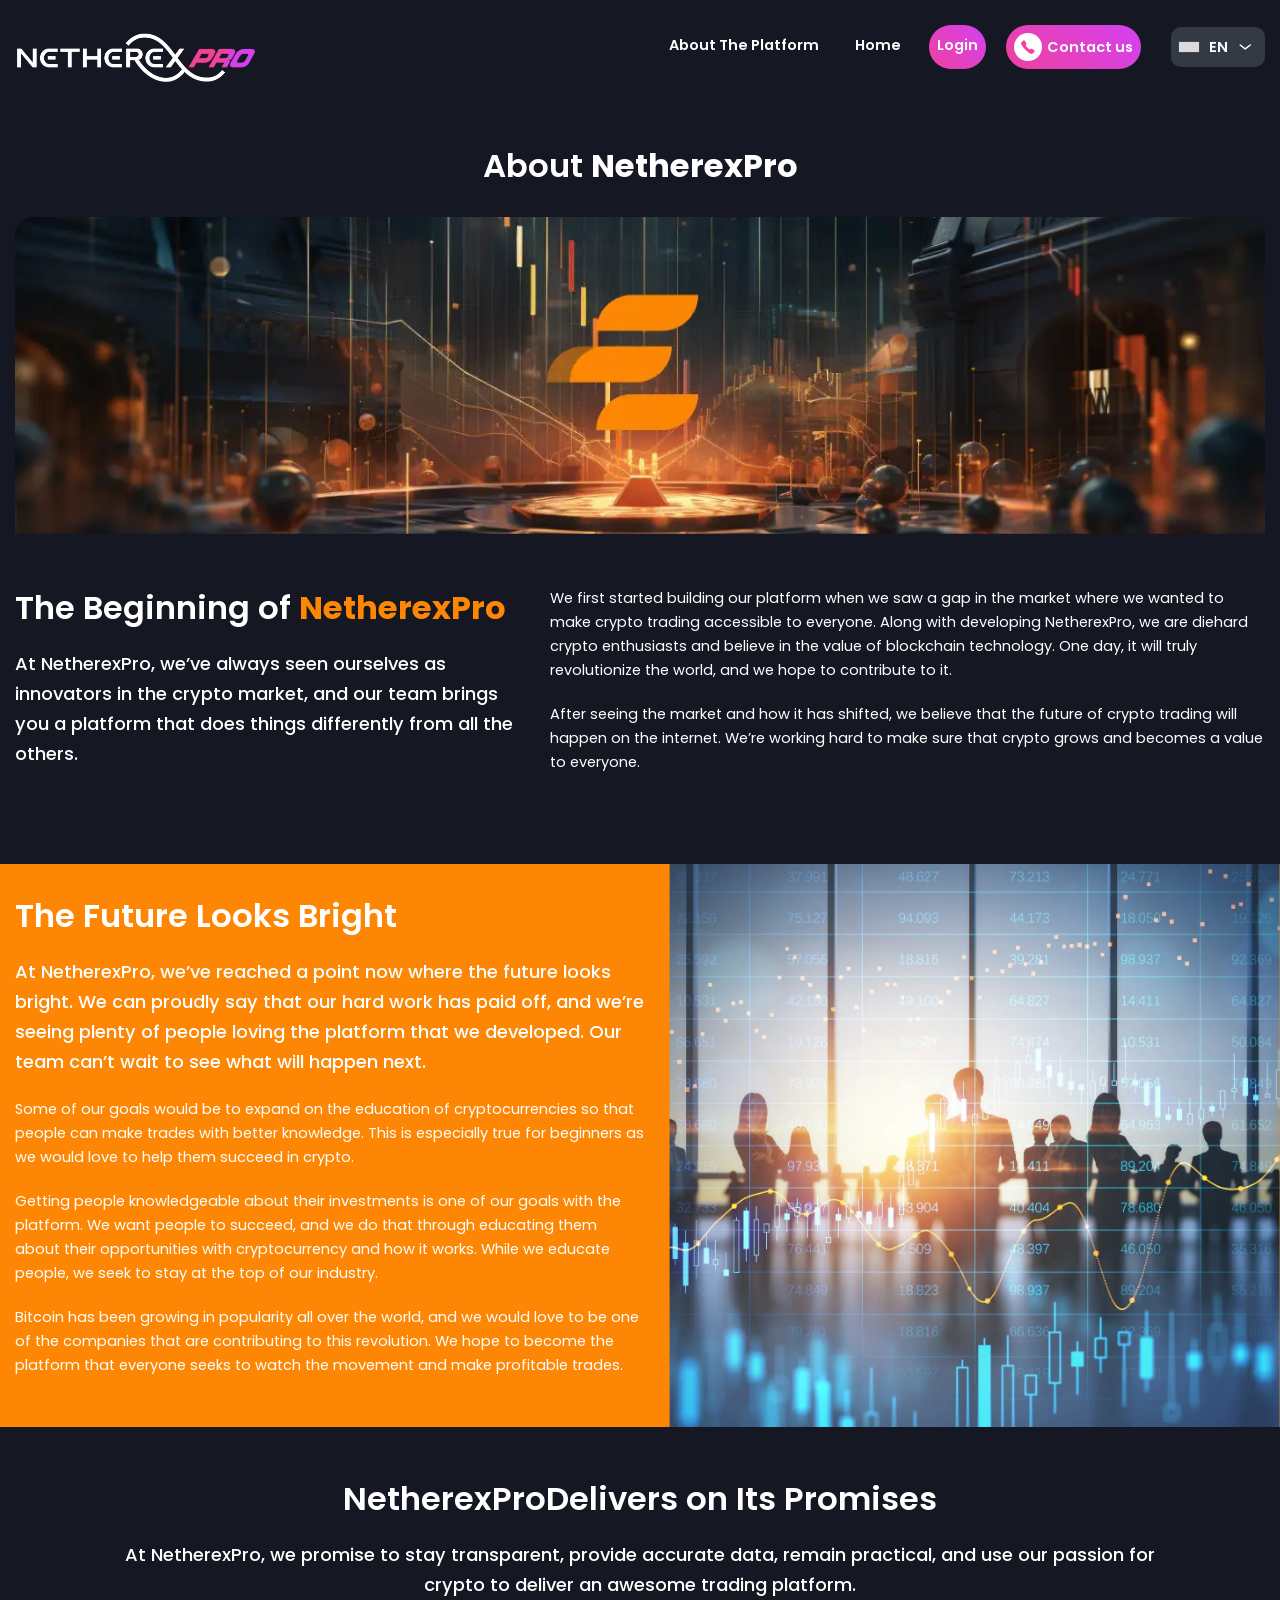
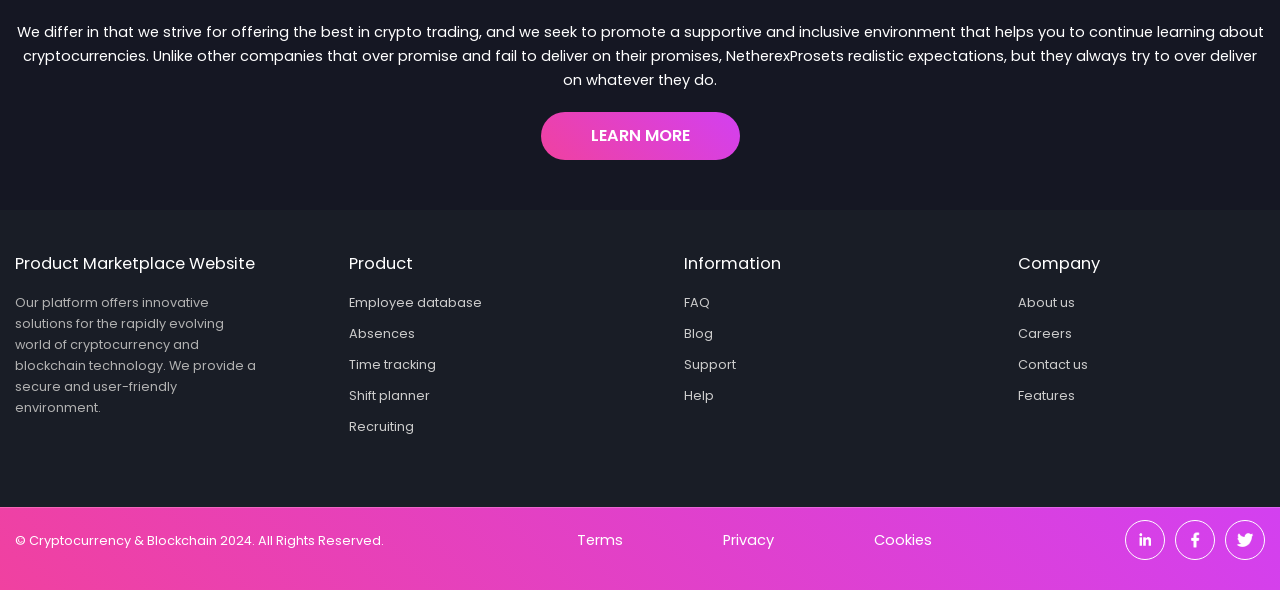
==== commit cfa30d84: "Done" ====
--- a/about/index.html
+++ b/about/index.html
@@ -1,14 +1,14 @@
 <!DOCTYPE html><html lang="en" data-scrapbook-source="https://nearestedge.com /about/"><head>
 <meta charset="UTF-8">
 <meta name="viewport" content="width=device-width, initial-scale=1.0">
-<title>PrimeAurora™ | Official 2024 Update </title>
+<title>NetherexPro | Official 2024 Update </title>
 <meta name="description" content="Invest in the Wild Frontier of Crypto and Trade with All the Tools You Need">
 <meta name="keywords" content="">
 
 
 <link href= "../css.css" rel="stylesheet">
 <link rel="stylesheet" href="../intlTelInput.css">
-
+<link rel="stylesheet" type="text/css" href="../styles.css">
 <link rel="stylesheet" href="../style-min.css">
 <link rel="icon" type="image/png" sizes="32x32" href="../favicon-32x32.png">
 
@@ -17,125 +17,77 @@
 <div class="wrapper">
 <div class="bg_grad">
 <header class="header">
-<div class="container flex-bl">
-<a href="/" class="logo">
-<img src="../logo.svg" alt=""></a>
-<div class="language">
-<a id="toggle" class="menu__link">
-<div class="iti__flag iti__gb"></div>
-En
-</a>
-<ul class="submenu">
-<li class="subitem">
-<a href="/dk/">
-<div class="iti__flag iti__dk"></div>
-Dk
-</a>
-</li>
-<li class="subitem">
-<a href="/de/">
-<div class="iti__flag iti__de"></div>
-De
-</a>
-</li>
-<li class="subitem">
-<a href="/cz/">
-<div class="iti__flag iti__cz"></div>
-CZ
-</a>
-</li>
-<li class="subitem">
-<a href="/es/">
-<div class="iti__flag iti__es"></div>
-Es
-</a>
-</li>
-<li class="subitem">
-<a href="/fi/">
-<div class="iti__flag iti__fi"></div>
-fi
-</a>
-</li>
-<li class="subitem">
-<a href="/fr/">
-<div class="iti__flag iti__fr"></div>
-Fr
-</a>
-</li>
-<li class="subitem">
-<a href="/gr/">
-<div class="iti__flag iti__gr"></div>
-Gr
-</a>
-</li>
-<li class="subitem">
-<a href="/it/">
-<div class="iti__flag iti__it"></div>
-IT
-</a>
-</li>
-<li class="subitem">
-<a href="/hu/">
-<div class="iti__flag iti__hu"></div>
-HU
-</a>
-</li>
-<li class="subitem">
-<a href="/nl/">
-<div class="iti__flag iti__nl"></div>
-NL
-</a>
-</li>
-<li class="subitem">
-<a href="/no/">
-<div class="iti__flag iti__no"></div>
-NO
-</a>
-</li>
-<li class="subitem">
-<a href="/pl/">
-<div class="iti__flag iti__pl"></div>
-PL
-</a>
-</li>
-<li class="subitem">
-<a href="/pt/">
-<div class="iti__flag iti__pt"></div>
-PT
-</a>
-</li>
-<li class="subitem">
-<a href="/ru/">
-<div class="iti__flag iti__ru"></div>
-RU
-</a>
-</li>
-<li class="subitem">
-<a href="/se/">
-<div class="iti__flag iti__se"></div>
-SE
-</a>
-</li>
-</ul>
-</div>
-<nav class="menu__nav">
-<a class="menu__link _active" href="">About The Platform</a>
-<a class="menu__link " href="/contact/">Contact Page</a>
-<a class="menu__link " href="/login/">Login</a>
-</nav>
-</div>
-</header>
+      <div class="container flex-bl">
+        <a href="/" class="logo"><img src="../assets/logo.webp" alt=""></a>
+        <div class="language">
+          <a id="toggle" class="menu__link stop_hover"><div class="iti__flag iti__gb"></div>En</a>
+          <ul class="submenu">
+            <li class="subitem">
+              <a href="/dk/"><div class="iti__flag iti__dk"></div>Dk</a>
+            </li>
+                        <li class="subitem">
+                            <a href="/de/"><div class="iti__flag iti__de"></div>De</a>
+                        </li>
+                        <li class="subitem">
+                            <a href="/cz/"><div class="iti__flag iti__cz"></div>CZ</a>
+                        </li>
+                        <li class="subitem">
+                            <a href="/es/"><div class="iti__flag iti__es"></div>Es</a>
+                        </li>
+                        <li class="subitem">
+                            <a href="/fi/"><div class="iti__flag iti__fi"></div>fi</a>
+                        </li>
+                        <li class="subitem">
+                            <a href="/fr/"><div class="iti__flag iti__fr"></div>Fr</a>
+                        </li>
+                        <li class="subitem">
+                            <a href="/gr/"><div class="iti__flag iti__gr"></div>Gr</a>
+                        </li>
+                        <li class="subitem">
+                            <a href="/it/"><div class="iti__flag iti__it"></div>IT</a>
+                        </li>
+                        <li class="subitem">
+                            <a href="/hu/"><div class="iti__flag iti__hu"></div>HU</a>
+                        </li>
+                        <li class="subitem">
+                            <a href="/nl/"><div class="iti__flag iti__nl"></div>NL</a>
+                        </li>
+                        <li class="subitem">
+                            <a href="/no/"><div class="iti__flag iti__no"></div>NO</a>
+                        </li>
+                        <li class="subitem">
+                            <a href="/pl/"><div class="iti__flag iti__pl"></div>PL</a>
+                        </li>
+                        <li class="subitem">
+                            <a href="/pt/"><div class="iti__flag iti__pt"></div>PT</a>
+                        </li>
+                        <li class="subitem">
+                            <a href="/ru/"><div class="iti__flag iti__ru"></div>RU</a>
+                        </li>
+                        <li class="subitem">
+                            <a href="/se/"><div class="iti__flag iti__se"></div>SE</a>
+                        </li>
+                    </ul>
+                </div>
+                <nav class="menu__nav">
+                    <a class="menu__link " href="/about/">About The Platform</a>
+                    <a class="menu__link " href="/home/">Home</a>
+                    <a class="menu__link login_bg" href="/login/">Login</a>
+                    <a class="menu__link phone contact_bg" href="/contact/"><img src="../assets/phone.png" />Contact us</a>
+                </nav>
+            </div>
+        </header>
 </div>
 <section class="about">
 <div class="container">
-<h1 class="title-2 center">About <b>PrimeAurora</b> </h1>
+<h1 class="title-2 center">About <b>NetherexPro</b> </h1>
 <div class="about__img">
 <img src="../about.webp" alt="">
 </div>
 <div class="block__row-2">
 <div class="block__col">
-<h2 class="title-2">The Beginning of <b class="accent">PrimeAurora</b></h2>
-<p class="txt">At PrimeAurora, we’ve always seen ourselves as innovators in the crypto market, and our team
+<h2 class="title-2">The Beginning of <b class="accent">NetherexPro</b></h2>
+<p class="txt">At NetherexPro, we’ve always seen ourselves as innovators in the crypto market, and our team
 brings you a
 platform that
 does things differently from all the others.</p>
@@ -144,7 +96,7 @@
 <p>We first started building our platform when we saw a gap in the market where we wanted to make crypto
 trading
 accessible
-to everyone. Along with developing PrimeAurora, we are diehard crypto enthusiasts and believe in the value
+to everyone. Along with developing NetherexPro, we are diehard crypto enthusiasts and believe in the value
 of
 blockchain
 technology. One day, it will truly revolutionize the world, and we hope to contribute to it.
@@ -164,7 +116,7 @@
 <div class="holder__body">
 <h2 class="title-2">The Future Looks Bright</h2>
 <p class="txt">
-At PrimeAurora, we’ve reached a point now where the future looks
+At NetherexPro, we’ve reached a point now where the future looks
 bright. We can proudly say that our hard work has paid off, and we’re
 seeing plenty of people loving the platform that we developed. Our
 team can’t wait to see what will happen next.
@@ -197,8 +149,8 @@
 </div>
 <section class="join">
 <div class="container ">
-<h2 class="title-2 center">PrimeAuroraDelivers on Its Promises</h2>
-<p class="txt center">At PrimeAurora, we promise to stay transparent, provide accurate data, remain practical,
+<h2 class="title-2 center">NetherexProDelivers on Its Promises</h2>
+<p class="txt center">At NetherexPro, we promise to stay transparent, provide accurate data, remain practical,
 and use our passion for<br>
 crypto
 to deliver an awesome trading platform.</p>
@@ -208,73 +160,71 @@
 environment that helps you to continue learning about cryptocurrencies. Unlike other companies that over
 promise
 and
-fail to deliver on their promises, PrimeAurorasets realistic expectations, but they always try to over
+fail to deliver on their promises, NetherexProsets realistic expectations, but they always try to over
 deliver on
 whatever they do.</p>
 <a href="/" class="btn">LEARN MORE</a>
 </div>
 </section>
 <footer class="footer">
-<div class="footer-top">
-<div class="container">
-<div class="flex-bl">
-<a href="/" class="logo"><img src="../logo.svg" alt="">
-</a>
-<ul class="nav">
-<li class="nav__link"><a href="/">Home</a></li>
-<li class="nav__link"><a href="">About The Platform</a></li>
-<li class="nav__link"><a href="/contact/">Contact Page</a></li>
-<li class="nav__link"><a href="/login/">Login</a></li>
-</ul>
-</div>
-<p>
-<b>Important Risk Note:</b><br>
-It should be noted that cryptocurrency trading can be a highly risky investment and should be approached
-with
-caution,
-especially during times of extreme volatility. Data suggests that roughly 70% of investors will lose money
-at
-some point
-in time. However, the market can also be quite lucrative with the right trades.
-</p>
-<p>
-Keep in mind that PrimeAurora, in addition to any other commercial names used on this platform, are for
-commercial
-purposes only. Make sure to read the Terms and Conditions thoroughly, as that will provide everything you
-need
-to know
-about how we operate.
-</p>
-<p>
-In addition to that, a policy has been issued by the FCA that prohibits the dissemination of marketing
-materials
-related
-to the distribution of CFDs and other financial products on cryptocurrencies. However, this is only
-addressed to
-residents in the UK.
-</p>
-<p>
-Regarding your personal information, you consent to allow us to share your personal details with necessary
-third
-parties. This is primarily related to entities that provide trading services in line with our Privacy Policy
-and
-Terms
-and Conditions.
-</p>
-</div>
-</div>
-<div class="footer-bottom">
-<div class="container">
-<div class="flex-bl">
-<ul class="nav">
-<li class="nav__link"><a href="/policy/">Privacy Policy</a></li>
-<li class="nav__link"><a href="/conditions/">Terms &amp; Conditions</a></li>
-</ul>
-<div class="copyright">Copyrights © 2024 All Rights Reserved by <span> PrimeAurora</span></div>
-</div>
-</div>
-</div>
-</footer>
+        <div class="footer-top">
+            <div class="container">
+                <div class="footer-container">
+                    <div class="footer-column">
+                        <h3>Product Marketplace Website</h3>
+                        <p>Our platform offers innovative solutions for the rapidly evolving world of cryptocurrency and blockchain technology. We provide a secure and user-friendly environment.</p>
+                    </div>
+                    <div class="footer-column">
+                        <h3>Product</h3>
+                        <ul>
+                            <li><a href="#">Employee database</a></li>
+                            <li><a href="#">Absences</a></li>
+                            <li><a href="#">Time tracking</a></li>
+                            <li><a href="#">Shift planner</a></li>
+                            <li><a href="#">Recruiting</a></li>
+                        </ul>
+                    </div>
+                    <div class="footer-column">
+                        <h3>Information</h3>
+                        <ul>
+                            <li><a href="#">FAQ</a></li>
+                            <li><a href="#">Blog</a></li>
+                            <li><a href="#">Support</a></li>
+                            <li><a href="#">Help</a></li>
+                        </ul>
+                    </div>
+                    <div class="footer-column">
+                        <h3>Company</h3>
+                        <ul>
+                            <li><a href="#">About us</a></li>
+                            <li><a href="#">Careers</a></li>
+                            <li><a href="#">Contact us</a></li>
+                            <li><a href="#">Features</a></li>
+                        </ul>
+                    </div>
+                </div>
+            </div>
+        </div>
+        <div class="footer-bottom">
+            <div class="container">
+                <div class="flex-bl">
+                    <div class="copyright">© Cryptocurrency & Blockchain 2024. All Rights Reserved.</div>
+                        
+                    <div class="footer_center">
+                        <a href="#">Terms</a>
+                        <a href="#">Privacy</a>
+                        <a href="#">Cookies</a>
+                    </div>
+
+                    <div class="footer_social">
+                        <a href="#"><img src="../assets/linkedin.png"></a>
+                        <a href="#"><img src="../assets/facebook.png"></a>
+                        <a href="#"><img src="../assets/twitter.png"></a>
+                    </div>
+                </div>
+            </div>
+        </div>
+    </footer>
 </div>
 <script src="../main.js"></script>
 
--- a/styles.css
+++ b/styles.css
@@ -0,0 +1,654 @@
+@import url('https://fonts.googleapis.com/css2?family=Poppins:ital,wght@0,500;0,600;0,700;1,500&display=swap');
+
+.semibold {
+    font-weight: 600;
+}
+
+.bold {
+    font-weight: 700;
+}
+
+.medium {
+    font-weight: 500;
+}
+
+.italic {
+    font-style: italic;
+}
+
+.pink { color: #f34195; }
+
+.purple { color: #d441ec; }
+
+.home__content {
+	width: 100%;
+}
+
+.login_bg, .contact_bg {
+	background: linear-gradient(45deg, #f041a0, #d340f0);
+	border-radius: 50px;
+}
+
+.phone {
+	display: flex;
+	align-items: center;
+	gap: 5px;
+}
+
+.phone img {
+	width: 28px;
+    height: 28px;
+    background-color: #fff;
+    border-radius: 50%;
+    padding: 6px;
+}
+
+.avatar_block {
+    display: flex;
+    flex-direction: column;
+    gap: 5%;
+    margin-top: 5%;
+    margin-left: 2%;
+}
+
+.avatars {
+    display: flex;
+}
+
+.avatars img {
+    width: 50px;
+    height: 50px;
+    border-radius: 50%;
+    object-fit: cover;
+    margin-left: -10px;
+    position: relative;
+    z-index: 1;
+    border: 4px solid transparent;
+    background: linear-gradient(45deg, #f041a0, #d340f0) border-box;
+}
+
+.avatars img:last-child {
+    width: 50px;
+    height: 50px;
+    padding: 2%;
+}
+
+.avatar_block .text {
+    color: white;
+    width: 50%;
+}
+
+.text span {
+	display: flex;
+	flex-direction: column;
+    color: #fff;
+    font-size: 30px;
+    font-weight: bold;
+}
+
+.form__bg {
+	backdrop-filter: blur(10px);
+}
+
+input {
+	border: 1px solid #fff;
+}
+
+.stats {
+    width: 30%;
+    display: flex;
+    flex-direction: column;
+    align-items: flex-end;
+}
+
+.stats h3, p {
+	color: #fff;
+}
+
+.income_first_box, .expenses_first_box {
+	display: flex;
+	flex-direction: row;
+	justify-content: space-between;
+	align-items: center;
+	border: 1px solid #fff;
+	padding: 10px;
+}
+
+.income_box span, .expenses_box span {
+    width: 30%;
+    text-align: center;
+    color: #fff;
+}
+
+.income_box_color {
+	background-color: #d441ec;
+}
+
+.expenses_box_color {
+	background-color: #f34195;
+}
+
+.chart_box {
+    position: relative;
+    width: 100%;
+    background: linear-gradient(135deg, rgb(34 34 34 / 0%), rgb(60 12 100 / 0%));
+    padding: 15px;
+    margin-bottom: 10px;
+    border-radius: 10px;
+    border: 2px solid #fff;
+    box-shadow: 0px 0px 15px rgba(255, 0, 255, 0.5);
+    backdrop-filter: blur(10px);
+}
+
+.income_box, .expenses_box {
+	width: 70%;
+    padding: 15px;
+    margin-bottom: 10px;
+    border-radius: 10px;
+    border: 2px solid #fff;
+    box-shadow: 0px 0px 15px rgba(255, 0, 255, 0.5);
+    backdrop-filter: blur(10px);
+}
+
+.budget {
+	margin-top: 10px;
+    display: flex;
+    justify-content: space-between;
+}
+
+.budget span {
+	background-color: none;
+}
+
+.budget_weekly {
+	display: flex;
+    justify-content: space-between;
+    align-items: center;
+}
+
+/* WHAT IS */
+.what-section {
+    display: flex;
+    justify-content: center;
+    align-items: center;
+    padding: 50px 20px;
+}
+
+.content {
+    display: flex;
+    justify-content: center;
+    max-width: 1320px;
+    gap: 100px;
+}
+
+.text-content {
+    flex: 1;
+    padding-right: 30px;
+    max-width: 40%;
+}
+
+.text-content h2 {
+    font-size: 32px;
+    font-weight: 700;
+    margin-bottom: 15px;
+}
+
+.text-content h2 span {
+    color: white;
+    font-weight: 700;
+}
+
+.text-content i {
+    font-style: italic;
+    font-weight: bold;
+    color: #fff;
+}
+
+.text-content p {
+    font-size: 16px;
+    margin-bottom: 15px;
+    line-height: 1.6;
+}
+
+.text-content strong {
+    color: white;
+    font-weight: 600;
+}
+
+.stats_sec {
+    display: flex;
+    gap: 40px;
+    margin-top: 20px;
+}
+
+.stats_sec .number {
+    font-size: 30px;
+    font-weight: 700;
+    background: linear-gradient(45deg, #f041a0, #d340f0);
+    -webkit-background-clip: text;
+    -webkit-text-fill-color: transparent;
+}
+
+.button {
+    border: 1px solid #fff;
+    padding: 5px;
+    width: 36%;
+    border-radius: 8px;
+    text-align: center;
+}
+
+.button:hover {
+    border: none;
+    transition: 0.3s;
+}
+
+.learn-more {
+    display: inline-flex;
+    align-items: center;
+    gap: 8px;
+    padding: 12px 24px;
+    background: linear-gradient(360deg, #f041a0, #d340f0);
+    color: white;
+    font-weight: bold;
+    text-decoration: none;
+    border-radius: 8px;
+    transition: 0.3s;
+}
+
+.learn-more:hover {
+    border: 1px solid #fff;
+    box-shadow: 0px 0px 15px rgba(255, 0, 255, 0.5);
+}
+
+.button span, .get-started span {
+    display: inline-flex;
+    justify-content: center;
+    align-items: center;
+    width: 28px;
+    height: 28px;
+    background-color: #fff;
+    border-radius: 50%;
+    font-size: 16px;
+    font-weight: bold;
+    position: relative;
+    overflow: hidden;
+}
+
+.button span::before, .get-started span::before {
+    content: "→";
+    background: linear-gradient(45deg, #f041a0, #d340f0);
+    -webkit-background-clip: text;
+    -webkit-text-fill-color: transparent;
+    font-weight: bold;
+    position: relative;
+}
+
+.image-content img {
+    width: 350px;
+    border-radius: 30px;
+}
+
+/* Why Trade with */
+.container_why {
+    margin: 0 auto;
+    width: 100%;
+    max-width: 1320px;
+    display: flex;
+    background: url(assets/bg2.webp) no-repeat;
+    background-size: cover;
+    border-radius: 10px;
+    position: relative;
+}
+
+.container_why::before {
+    content: '';
+    position: absolute;
+    top: 0;
+    left: 0;
+    right: 0;
+    bottom: 0;
+    background: rgba(0, 0, 0, 0.8);
+    border-radius: 10px;
+    backdrop-filter: blur(3px);
+    z-index: 1;
+}
+
+.container_why > * {
+    position: relative;
+    z-index: 2;
+}
+
+.left {
+    flex: 1;
+    padding: 50px;
+    display: flex;
+    flex-direction: column;
+    justify-content: space-between;
+    height: 100%;
+}
+
+.title-2, p {
+    margin-bottom: 20px;
+}
+
+.buttons {
+    margin-top: 20px;
+    margin-bottom: 0;
+    flex-grow: 1;
+}
+
+.get-started, .contact-us {
+	padding: 10px 20px;
+	border: none;
+	cursor: pointer;
+	font-size: 16px;
+	margin-right: 10px;
+	width: 30%;
+    border-radius: 50px;
+}
+
+.get-started {
+	background: linear-gradient(180deg, #f041a0, #d340f0);
+	color: white;
+}
+
+.get-started:hover {
+    box-shadow: 0px 0px 15px rgba(255, 0, 255, 0.5);
+}
+
+.contact-us {
+	background-color: transparent;
+	color: white;
+	border: 1px solid #f041a0;
+}
+
+.contact-us:hover {
+	background: linear-gradient(180deg, #f041a0, #d340f0);
+    box-shadow: 0px 0px 15px rgba(255, 0, 255, 0.5);
+    border: none;
+    transition: 0.3s;
+}
+
+.right {
+	flex: 1;
+	display: flex;
+	flex-direction: column;
+	gap: 10px;
+	padding: 50px;
+}
+
+.cards_1 {
+	background: rgba(255, 255, 255, 0.1);
+	padding: 15px;
+    border-radius: 10px;
+    width: 100%;
+}
+
+.cards_1 h3 {
+	display: flex;
+	align-items: center;
+	color: #fff;
+}
+
+.card_1 { padding: 10px; }
+
+.icon_size {
+	width: 40px;
+	height: 40px;
+}
+
+/* Getting Started with NetherexPro How to Begin */
+.block__hold {
+    display: flex;
+    flex-direction: column;
+    height: 200px;
+}
+
+.block__body p {
+    margin-bottom: 0;
+    padding-left: 70px;
+}
+
+/* FAQ */
+.faq{
+    background:#151723;
+    display: flex;
+    justify-content: center;
+    position: relative;
+}
+.container_faq {
+    display: flex;
+    max-width: 1320px;
+    position: relative;
+}
+
+.left-section {
+    text-align: left;
+    padding-right: 20px;
+    min-width: 350px;
+    display: flex;
+    flex-direction: column;
+    align-items: center;
+    z-index: 2;
+}
+
+.left-section h2 {
+    font-size: 60px;
+    color: #fff;
+}
+
+.left-section p {
+    color: #fff;
+    font-size: 20px;
+    text-align: center;
+}
+
+.email {
+    color: #d441ec;
+}
+
+.faq_buttons {
+    display: flex;
+    width: 100%;
+    margin-top: 20px;
+}
+
+.faq_get-started {
+    background: linear-gradient(180deg, #f041a0, #d340f0);
+    color: white;
+}
+
+.faq_get-started span {
+    display: inline-flex;
+    justify-content: center;
+    align-items: center;
+    width: 28px;
+    height: 28px;
+    background-color: #fff;
+    border-radius: 50%;
+    font-size: 16px;
+    font-weight: bold;
+    position: relative;
+    overflow: hidden;
+}
+
+.faq_get-started span::before  {
+    content: "→";
+    background: linear-gradient(45deg, #f041a0, #d340f0);
+    -webkit-background-clip: text;
+    -webkit-text-fill-color: transparent;
+    font-weight: bold;
+    position: relative;
+}
+
+.faq_get-started:hover {
+    box-shadow: 0px 0px 15px rgba(255, 0, 255, 0.5);
+}
+
+.faq_contact-us {
+    background-color: transparent;
+    color: white;
+    border: 1px solid #f041a0;
+}
+
+.faq_contact-us:hover {
+    background: linear-gradient(180deg, #f041a0, #d340f0);
+    box-shadow: 0px 0px 15px rgba(255, 0, 255, 0.5);
+    border: none;
+    transition: 0.3s;
+}
+
+.faq_get-started, .faq_contact-us {
+    padding: 10px 20px;
+    cursor: pointer;
+    font-size: 16px;
+    margin-right: 10px;
+    border-radius: 50px;
+}
+
+.right-section {
+    flex: 2;
+    max-width: 600px;
+    width: 100%;
+    height: 500px;
+    border-radius: 10px;
+    display: flex;
+    flex-direction: row;
+    justify-content: center;
+    align-items: center;
+    position: relative;
+}
+
+.right-section img {
+	width: 60%;
+    border-radius: 20px;
+    position: relative;
+    z-index: 1;
+}
+
+.cards_2 {
+    display: flex;
+    flex-direction: column;
+    position: absolute;
+    top: 50%;
+    left: 100%;
+    transform: translate(-50%, -50%);
+	width: 50%;
+    max-width: 600px;
+    z-index: 2;
+}
+
+.card_2 {
+    background: rgba(255, 255, 255, 0.1);
+    padding: 15px;
+    border-radius: 10px;
+    width: 100%;
+    margin-bottom: 10px;
+    backdrop-filter: blur(6px);
+}
+
+.card_2 h3 {
+	color: white;
+}
+
+/* FOOTER */
+.footer-container {
+    display: flex;
+    flex-wrap: wrap;
+    justify-content: space-between;
+    max-width: 1320px;
+    margin: auto;
+    gap: 7%;
+}
+
+.footer-column {
+    flex: 1;
+    min-width: 250px;
+    margin-bottom: 20px;
+}
+
+.footer-column h3 {
+    margin-bottom: 15px;
+    font-size: 18px;
+    color: #fff;
+}
+
+.footer-column p, .footer-column ul {
+	font-size: 14px;
+	color: #ccc;
+}
+
+.footer-column ul {
+	list-style: none;
+}
+
+.footer-column ul li {
+	margin-bottom: 10px;
+}
+
+.footer-column ul li a {
+	color: #ccc;
+	text-decoration: none;
+}
+
+.footer-column ul li a:hover {
+	color: white;
+}
+
+@media (width: 1024px) {
+	.bg::before {
+	    width: 22%!important;
+	}
+	.home__hold {
+		gap: 10px!important;
+	}
+	.button {
+		width: 50%;
+	}
+	.get-started {
+		width: 40%;
+	}
+	.block__hold {
+		height: 300px;
+	}
+	.cards_2 {
+		left: 82%;
+	}
+	.card_2 {
+		width: 86%;
+	}
+}
+
+@media (min-width: 1024px) {
+	.footer-column {
+    	min-width: 150px;
+	}
+}
+
+.footer_center {
+	display: flex;
+	gap: 100px;
+	color: #fff;
+}
+
+.footer_center a:hover {
+	color: #1b3942;
+}
+
+.footer_social {
+	display: flex;
+	gap: 10px;
+}
+
+.footer_social a {
+	width: 40px;
+	height: 40px;
+	padding: 10px;
+	border: 1px solid #fff;
+	border-radius: 50px;
+}
+
+.footer_social a:hover {
+	background: #1b3942;
+	border: none;
+}
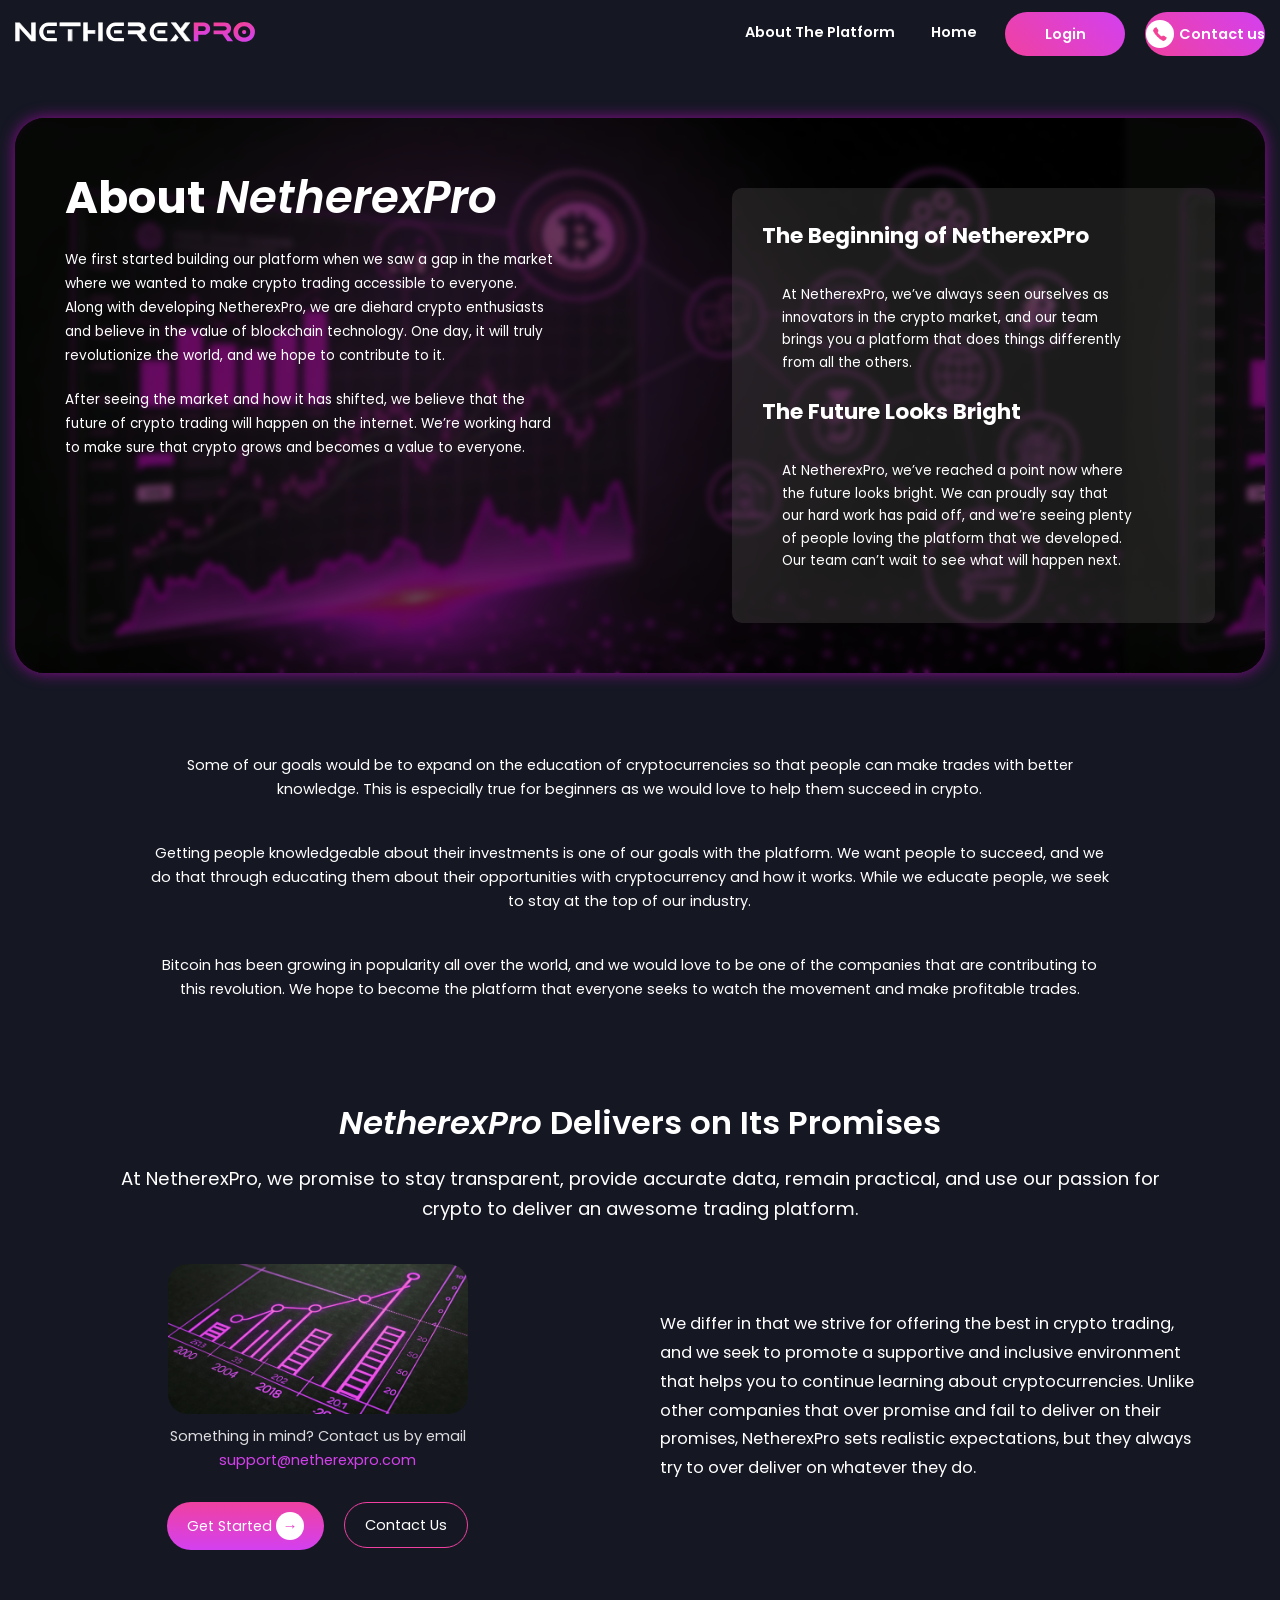
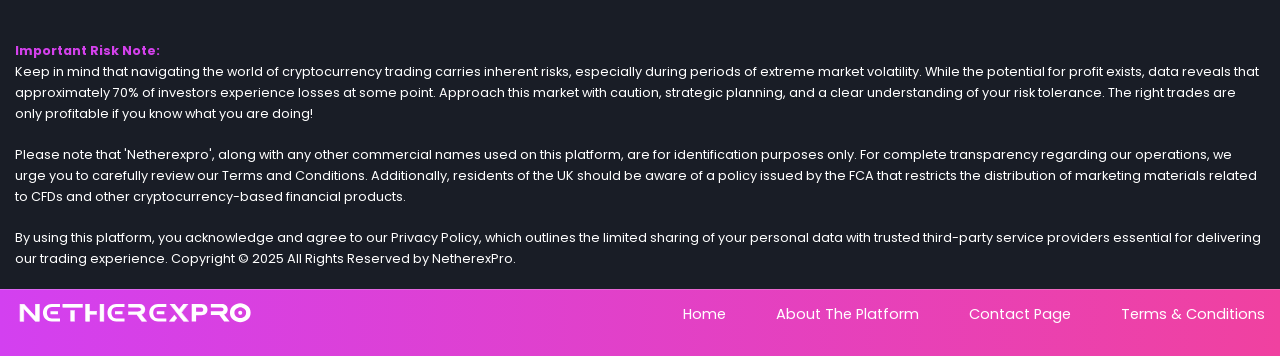
==== commit bde7e266: "Done" ====
--- a/about/index.html
+++ b/about/index.html
@@ -1,231 +1,135 @@
-<!DOCTYPE html><html lang="en" data-scrapbook-source="https://nearestedge.com /about/"><head>
-<meta charset="UTF-8">
-<meta name="viewport" content="width=device-width, initial-scale=1.0">
-<title>NetherexPro | Official 2024 Update </title>
-<meta name="description" content="Invest in the Wild Frontier of Crypto and Trade with All the Tools You Need">
-<meta name="keywords" content="">
+<!DOCTYPE html>
+<html lang="en" data-scrapbook-source="https://netherexpro.com/about/">
+<head>
+    <meta charset="UTF-8">
+    <meta name="viewport" content="width=device-width, initial-scale=1.0">
+    <title>NetherexPro | Official 2025 Update </title>
+    <meta name="description" content="Invest in the Wild Frontier of Crypto and Trade with All the Tools You Need">
+    <meta name="keywords" content="">
 
 
-<link href= "../css.css" rel="stylesheet">
-<link rel="stylesheet" href="../intlTelInput.css">
-<link rel="stylesheet" type="text/css" href="../styles.css">
-<link rel="stylesheet" href="../style-min.css">
-<link rel="icon" type="image/png" sizes="32x32" href="../favicon-32x32.png">
+    <link href= "../css.css" rel="stylesheet">
+    <link rel="stylesheet" href="../intlTelInput.css">
+    <link rel="stylesheet" type="text/css" href="../styles.css">
+    <link rel="stylesheet" href="../style-min.css">
+    <link rel="icon" type="image/png" sizes="32x32" href="../favicon-32x32.png">
+</head>
 
-</head>
 <body>
-<div class="wrapper">
-<div class="bg_grad">
-<header class="header">
-      <div class="container flex-bl">
-        <a href="/" class="logo"><img src="../assets/logo.webp" alt=""></a>
-        <div class="language">
-          <a id="toggle" class="menu__link stop_hover"><div class="iti__flag iti__gb"></div>En</a>
-          <ul class="submenu">
-            <li class="subitem">
-              <a href="/dk/"><div class="iti__flag iti__dk"></div>Dk</a>
-            </li>
-                        <li class="subitem">
-                            <a href="/de/"><div class="iti__flag iti__de"></div>De</a>
-                        </li>
-                        <li class="subitem">
-                            <a href="/cz/"><div class="iti__flag iti__cz"></div>CZ</a>
-                        </li>
-                        <li class="subitem">
-                            <a href="/es/"><div class="iti__flag iti__es"></div>Es</a>
-                        </li>
-                        <li class="subitem">
-                            <a href="/fi/"><div class="iti__flag iti__fi"></div>fi</a>
-                        </li>
-                        <li class="subitem">
-                            <a href="/fr/"><div class="iti__flag iti__fr"></div>Fr</a>
-                        </li>
-                        <li class="subitem">
-                            <a href="/gr/"><div class="iti__flag iti__gr"></div>Gr</a>
-                        </li>
-                        <li class="subitem">
-                            <a href="/it/"><div class="iti__flag iti__it"></div>IT</a>
-                        </li>
-                        <li class="subitem">
-                            <a href="/hu/"><div class="iti__flag iti__hu"></div>HU</a>
-                        </li>
-                        <li class="subitem">
-                            <a href="/nl/"><div class="iti__flag iti__nl"></div>NL</a>
-                        </li>
-                        <li class="subitem">
-                            <a href="/no/"><div class="iti__flag iti__no"></div>NO</a>
-                        </li>
-                        <li class="subitem">
-                            <a href="/pl/"><div class="iti__flag iti__pl"></div>PL</a>
-                        </li>
-                        <li class="subitem">
-                            <a href="/pt/"><div class="iti__flag iti__pt"></div>PT</a>
-                        </li>
-                        <li class="subitem">
-                            <a href="/ru/"><div class="iti__flag iti__ru"></div>RU</a>
-                        </li>
-                        <li class="subitem">
-                            <a href="/se/"><div class="iti__flag iti__se"></div>SE</a>
-                        </li>
-                    </ul>
+    <div class="wrapper">
+        <div class="bg_grad">
+            <header class="header">
+                <div class="container flex-bl flex-bl_desktop">
+                    <a href="/" class="logo logo_mobile"><img src="../assets/logo.svg" alt=""></a>
+                    <nav class="menu__nav">
+                        <a class="menu__link" href="/about/">About The Platform</a>
+                        <a class="menu__link" href="/">Home</a>
+                        <a class="menu__link login_bg" href="/login/">Login</a>
+                        <a class="menu__link phone contact_bg" href="/contact/"><img src="../assets/phone.png" />Contact us</a>
+                    </nav>
                 </div>
-                <nav class="menu__nav">
-                    <a class="menu__link " href="/about/">About The Platform</a>
-                    <a class="menu__link " href="/home/">Home</a>
-                    <a class="menu__link login_bg" href="/login/">Login</a>
-                    <a class="menu__link phone contact_bg" href="/contact/"><img src="../assets/phone.png" />Contact us</a>
-                </nav>
+            </header>
+        </div>
+
+        <section class="about">
+            <div class="container">
+                <div class="about-section">
+                    <div class="left-about-section">
+                        <h1 class="title-2"><b>About</b> <i>NetherexPro</i> </h1>
+                        <p>We first started building our platform when we saw a gap in the market where we wanted to make crypto trading accessible to everyone. Along with developing NetherexPro, we are diehard crypto enthusiasts and believe in the value of blockchain technology. One day, it will truly revolutionize the world, and we hope to contribute to it.</p>
+                        <p>After seeing the market and how it has shifted, we believe that the future of crypto trading will happen on the internet. We’re working hard to make sure that crypto grows and becomes a value to everyone.</p>
+                    </div>
+                    
+                    <div class="right-about-section">
+                        <div class="info-box">
+                            <div>
+                                <h2>The Beginning of NetherexPro</h2>
+                                <p>At NetherexPro, we’ve always seen ourselves as innovators in the crypto market, and our team brings you a platform that does things differently from all the others.</p>
+                            </div>
+
+                            <div>
+                                <h2>The Future Looks Bright</h2>
+                                <p>At NetherexPro, we’ve reached a point now where the future looks bright. We can proudly say that our hard work has paid off, and we’re seeing plenty of people loving the platform that we developed. Our team can’t wait to see what will happen next.</p>
+                            </div>
+                        </div>
+                    </div>
+                </div>
             </div>
-        </header>
-</div>
-<section class="about">
-<div class="container">
-<h1 class="title-2 center">About <b>NetherexPro</b> </h1>
-<div class="about__img">
-<img src="../about.webp" alt="">
-</div>
-<div class="block__row-2">
-<div class="block__col">
-<h2 class="title-2">The Beginning of <b class="accent">NetherexPro</b></h2>
-<p class="txt">At NetherexPro, we’ve always seen ourselves as innovators in the crypto market, and our team
-brings you a
-platform that
-does things differently from all the others.</p>
-</div>
-<div class="block__content">
-<p>We first started building our platform when we saw a gap in the market where we wanted to make crypto
-trading
-accessible
-to everyone. Along with developing NetherexPro, we are diehard crypto enthusiasts and believe in the value
-of
-blockchain
-technology. One day, it will truly revolutionize the world, and we hope to contribute to it.
-</p>
-<p>
-After seeing the market and how it has shifted, we believe that the future of crypto trading will happen
-on the
-internet. We’re working hard to make sure that crypto grows and becomes a value to everyone.
-</p>
-</div>
-</div>
-</div>
-</section>
-<div class="holder">
-<div class="holder__content">
-<div class="holder__container">
-<div class="holder__body">
-<h2 class="title-2">The Future Looks Bright</h2>
-<p class="txt">
-At NetherexPro, we’ve reached a point now where the future looks
-bright. We can proudly say that our hard work has paid off, and we’re
-seeing plenty of people loving the platform that we developed. Our
-team can’t wait to see what will happen next.
-</p>
-<p>
-Some of our goals would be to expand on the education of
-cryptocurrencies so that people can make trades with better knowledge.
-This is especially true for beginners as we would love to help them
-succeed in crypto.
-</p>
-<p>
-Getting people knowledgeable about their investments is one of our
-goals with the platform. We want people to succeed, and we do that
-through educating them about their opportunities with cryptocurrency
-and how it works. While we educate people, we seek to stay at the top
-of our industry.
-</p>
-<p>
-Bitcoin has been growing in popularity all over the world, and we
-would love to be one of the companies that are contributing to this
-revolution. We hope to become the platform that everyone seeks to
-watch the movement and make profitable trades.
-</p>
-</div>
-</div>
-</div>
-<div class="holder__image">
-<img src="../img-4.webp" alt="" loading="lazy">
-</div>
-</div>
-<section class="join">
-<div class="container ">
-<h2 class="title-2 center">NetherexProDelivers on Its Promises</h2>
-<p class="txt center">At NetherexPro, we promise to stay transparent, provide accurate data, remain practical,
-and use our passion for<br>
-crypto
-to deliver an awesome trading platform.</p>
-<p class="center">We differ in that we strive for offering the best in crypto trading, and we seek to promote a
-supportive and
-inclusive
-environment that helps you to continue learning about cryptocurrencies. Unlike other companies that over
-promise
-and
-fail to deliver on their promises, NetherexProsets realistic expectations, but they always try to over
-deliver on
-whatever they do.</p>
-<a href="/" class="btn">LEARN MORE</a>
-</div>
-</section>
-<footer class="footer">
-        <div class="footer-top">
-            <div class="container">
-                <div class="footer-container">
-                    <div class="footer-column">
-                        <h3>Product Marketplace Website</h3>
-                        <p>Our platform offers innovative solutions for the rapidly evolving world of cryptocurrency and blockchain technology. We provide a secure and user-friendly environment.</p>
-                    </div>
-                    <div class="footer-column">
-                        <h3>Product</h3>
-                        <ul>
-                            <li><a href="#">Employee database</a></li>
-                            <li><a href="#">Absences</a></li>
-                            <li><a href="#">Time tracking</a></li>
-                            <li><a href="#">Shift planner</a></li>
-                            <li><a href="#">Recruiting</a></li>
-                        </ul>
-                    </div>
-                    <div class="footer-column">
-                        <h3>Information</h3>
-                        <ul>
-                            <li><a href="#">FAQ</a></li>
-                            <li><a href="#">Blog</a></li>
-                            <li><a href="#">Support</a></li>
-                            <li><a href="#">Help</a></li>
-                        </ul>
-                    </div>
-                    <div class="footer-column">
-                        <h3>Company</h3>
-                        <ul>
-                            <li><a href="#">About us</a></li>
-                            <li><a href="#">Careers</a></li>
-                            <li><a href="#">Contact us</a></li>
-                            <li><a href="#">Features</a></li>
-                        </ul>
+        </section>
+        
+        <div class="holder">
+            <div class="holder__content">
+                <div class="holder__container">
+                    <div class="holder__body holder__body_2">
+                        <p>Some of our goals would be to expand on the education of cryptocurrencies so that people can make trades with better knowledge. This is especially true for beginners as we would love to help them succeed in crypto.
+                        </p>
+                        <p>Getting people knowledgeable about their investments is one of our goals with the platform. We want people to succeed, and we do that through educating them about their opportunities with cryptocurrency and how it works. While we educate people, we seek to stay at the top of our industry.
+                        </p>
+                        <p>Bitcoin has been growing in popularity all over the world, and we would love to be one of the companies that are contributing to this revolution. We hope to become the platform that everyone seeks to watch the movement and make profitable trades.
+                        </p>
                     </div>
                 </div>
             </div>
         </div>
-        <div class="footer-bottom">
+
+        <section class="join">
             <div class="container">
-                <div class="flex-bl">
-                    <div class="copyright">© Cryptocurrency & Blockchain 2024. All Rights Reserved.</div>
-                        
-                    <div class="footer_center">
-                        <a href="#">Terms</a>
-                        <a href="#">Privacy</a>
-                        <a href="#">Cookies</a>
+                <h2 class="title-2 center h2_mobile"><i>NetherexPro</i> Delivers on Its Promises</h2>
+                <p class="center join-p1">At NetherexPro, we promise to stay transparent, provide accurate data, remain practical, and use our passion for<br> crypto to deliver an awesome trading platform.</p>
+                <div class="join-div">
+                    <div class="join-left-section">
+                        <img src="../assets/about/about2.webp">
+                        <div class="center">
+                            <p>Something in mind? Contact us by email</p>
+                            <a href="" class="accent mail-link text_center"><span class="email domain">support@netherexpro.com</span></a>
+                        </div>
+                            
+                        <div class="faq_buttons">
+                            <a href="/"><button class="faq_get-started">Get Started <span></span></button></a>
+                            <a href="/contact/"><button class="faq_contact-us">Contact Us</button></a>
+                        </div>
                     </div>
-
-                    <div class="footer_social">
-                        <a href="#"><img src="../assets/linkedin.png"></a>
-                        <a href="#"><img src="../assets/facebook.png"></a>
-                        <a href="#"><img src="../assets/twitter.png"></a>
+                    <div class="join-right-section">
+                        <p class="center">We differ in that we strive for offering the best in crypto trading, and we seek to promote a supportive and inclusive environment that helps you to continue learning about cryptocurrencies. Unlike other companies that over promise and fail to deliver on their promises, NetherexPro sets realistic expectations, but they always try to over deliver on whatever they do.</p>
                     </div>
                 </div>
             </div>
-        </div>
-    </footer>
-</div>
+        </section>
+        
+        <footer class="footer footer_about">
+            <div class="footer-top">
+                <div class="container">
+                    <p>
+                        <b class="purple">Important Risk Note:</b><br> Keep in mind that navigating the world of cryptocurrency trading carries inherent risks, especially during periods of extreme market volatility. While the potential for profit exists, data reveals that approximately 70% of investors experience losses at some point. Approach this market with caution, strategic planning, and a clear understanding of your risk tolerance. The right trades are only profitable if you know what you are doing!
+                    </p>
+
+                    <p>
+                        Please note that 'Netherexpro', along with any other commercial names used on this platform, are for identification purposes only. For complete transparency regarding our operations, we urge you to carefully review our Terms and Conditions. Additionally, residents of the UK should be aware of a policy issued by the FCA that restricts the distribution of marketing materials related to CFDs and other cryptocurrency-based financial products.
+                    </p>
+
+                    <p>
+                        By using this platform, you acknowledge and agree to our Privacy Policy, which outlines the limited sharing of your personal data with trusted third-party service providers essential for delivering our trading experience. Copyright © 2025 All Rights Reserved by NetherexPro.
+                    </p>
+                </div>
+            </div>
+            <div class="footer-bottom">
+                <div class="container">
+                    <div class="flex-bl_about flex-bl_desktop">
+                        <a href="/" class="logo logo_mobile"><img src="../assets/footer_logo.svg" alt=""></a>
+                            
+                        <div class="footer_center_about">
+                            <a href="/">Home</a>
+                            <a href="/about/">About The Platform</a>
+                            <a href="/contact/">Contact Page</a>
+                            <a href="/terms/">Terms & Conditions</a>
+                        </div>
+                    </div>
+                </div>
+            </div>
+        </footer>
+    </div>
+
 <script src="../main.js"></script>
 
-</body></html>+</body>
+</html>
--- a/styles.css
+++ b/styles.css
@@ -18,15 +18,20 @@
 
 .pink { color: #f34195; }
 
-.purple { color: #d441ec; }
+.purple { color: #d441ec!important; }
 
 .home__content {
 	width: 100%;
 }
 
 .login_bg, .contact_bg {
-	background: linear-gradient(45deg, #f041a0, #d340f0);
-	border-radius: 50px;
+    background: linear-gradient(45deg, #f041a0, #d340f0);
+    border-radius: 50px;
+    width: 120px;
+    text-align: center;
+    display: inline-flex;
+    justify-content: center;
+    align-items: center;
 }
 
 .phone {
@@ -337,6 +342,10 @@
     flex-grow: 1;
 }
 
+.buttons a {
+    display: inline;
+}
+
 .get-started, .contact-us {
 	padding: 10px 20px;
 	border: none;
@@ -424,7 +433,7 @@
 
 .left-section {
     text-align: left;
-    padding-right: 20px;
+/*    padding-right: 20px;*/
     min-width: 350px;
     display: flex;
     flex-direction: column;
@@ -449,8 +458,14 @@
 
 .faq_buttons {
     display: flex;
+    justify-content: center;
     width: 100%;
     margin-top: 20px;
+    gap: 20px;
+}
+
+.faq_buttons a {
+    display: inline;
 }
 
 .faq_get-started {
@@ -502,7 +517,7 @@
     padding: 10px 20px;
     cursor: pointer;
     font-size: 16px;
-    margin-right: 10px;
+/*    margin-right: 10px;*/
     border-radius: 50px;
 }
 
@@ -596,6 +611,10 @@
 }
 
 @media (width: 1024px) {
+    .flex-bl{
+        gap: 50px!important;
+    }
+
 	.bg::before {
 	    width: 22%!important;
 	}
@@ -625,13 +644,13 @@
 	}
 }
 
-.footer_center {
+.footer_center, .footer_center_about {
 	display: flex;
-	gap: 100px;
+	gap: 50px;
 	color: #fff;
 }
 
-.footer_center a:hover {
+.footer_center a:hover, .footer_center_about a:hover {
 	color: #1b3942;
 }
 
@@ -651,4 +670,225 @@
 .footer_social a:hover {
 	background: #1b3942;
 	border: none;
+}
+
+/* ABOUT.html */
+.about-section {
+    background: url('./assets/about/about1.webp');
+    background-size: contain;
+    padding: 50px;
+    border-radius: 30px;
+    display: flex;
+    gap: 50px;
+    box-shadow: 0px 0px 15px rgba(255, 0, 255, 0.5);
+    backdrop-filter: blur(3px);
+    z-index: 0;
+}
+
+.about-section::before {
+    content: "";
+    position: absolute;
+    top: 0;
+    left: 0;
+    width: 100%;
+    height: 100%;
+    background: rgba(0, 0, 0, 0.6);
+    backdrop-filter: blur(3px);
+    border-radius: 30px;
+    z-index: 0;
+}
+
+.about-section h1 {
+    font-size: 50px;
+}
+
+.left-about-section p {
+    max-width: 80%;
+    font-size: 15px;
+    line-height: 1.6;
+}
+
+.left-about-section, .right-about-section, .info-box {
+    z-index: 1;
+}
+
+.left-about-section h1 {
+    color: #fff!important;
+}
+
+.info-box {
+    background: rgb(82 79 79 / 35%);
+    padding: 30px;
+    border-radius: 10px;
+    margin-top: 20px;
+}
+
+.info-box h2 {
+    color: #fff;
+    font-size: 24px;
+    font-weight: bold;
+}
+
+.info-box p {
+    max-width: 88%;
+    padding-top: 30px;
+    padding-left: 20px;
+    color: #fff;
+    font-size: 15px;
+}
+
+.holder__body_2 {
+    display: flex;
+    flex-direction: column;
+    align-items: center;
+}
+
+.holder__body_2 p {
+    max-width: 78%;
+    text-align: center;
+}
+
+.join-div {
+    display: flex;
+    flex-direction: row;
+    gap: 40px;
+    padding-top: 20px;
+    align-items: center;
+}
+
+.join-left-section {
+    display: flex;
+    flex-direction: column;
+    align-items: center;
+    gap: 10px;
+    width: 50%;
+}
+
+.join-left-section p {
+    margin-bottom: 0;
+    text-align: center;
+    font-size: 16px;
+    color: #dddddf;
+}
+
+.join-left-section img {
+    width: 100%;
+    max-width: 300px;
+    border-radius: 20px;
+    object-fit: cover;
+}
+
+.join-right-section {
+    display: flex;
+    flex-direction: column;
+    justify-content: center;
+    width: 50%;
+}
+
+.join-right-section p {
+    text-align: left;
+    font-size: 18px;
+    color: #ffffff;
+    line-height: 1.6;
+    max-width: 90%;
+}
+
+.footer-top p {
+    color: #fff!important;
+}
+
+@media only screen and (min-width: 767.98px) {
+    .flex-bl_desktop {
+        flex-wrap: nowrap!important;
+    }
+    .join h2 { text-align: center }
+    .join-p1 {
+        text-align: center;
+    }
+}
+
+@media only screen and (width: 768px) {
+    .join-right-section p {
+        text-align: center;
+    }
+    .text_center {
+        text-align: center;
+    }
+    .footer_center, .footer_center_about {
+        gap: 15px!important;
+    }
+}
+
+@media only screen and (max-width: 479.98px) {
+    .about-section {
+        flex-direction: column;
+        padding: 30px;
+        gap: 0;
+    }
+
+    .about-section h1 {
+        font-size: 30px;
+        text-align: center;
+    }
+
+    .left-about-section p {
+        max-width: 100%;
+        text-align: left;
+    }
+
+    .info-box h2 {
+        font-size: 20px;
+    }
+
+    .info-box p {
+        max-width: 100%;
+        padding-left: 10px;
+    }
+
+    .join-p1 {
+        text-align: center;
+    }
+    .join-div {
+        flex-direction: column;
+    }
+    .join-left-section {
+        width: 100%;
+    }
+
+    .text_center {
+        text-align: center;
+    }
+
+    .join-right-section {
+        width: 100%;
+        align-items: center;
+    }
+
+    .footer_about {
+        padding-top: 0!important;
+    }
+
+    .footer_center, .footer_center_about {
+        gap: 7px!important;
+        font-size: 10px!important;
+    }
+}
+
+/* CONTACT HTML */
+.contact-background {
+    position: relative;
+    background-image: url("assets/bg.webp");
+    background-size: 100vw 100vh;
+    background-position: top center;
+    background-repeat: no-repeat;
+    background-color: #00050b;
+}
+
+.form__bg
+.contact-form, .contact-form input, textarea {
+    border-radius: 30px!important;
+}
+
+.btn-contact {
+    width: 100%;
 }
--- a/style-min.css
+++ b/style-min.css
@@ -390,7 +390,7 @@
 	margin-inline:auto;
 	max-width:450px
 }
-input{
+input, textarea {
 	background: transparent;
 	backdrop-filter: blur(10px);
 	border:1px solid #fff;
@@ -426,14 +426,14 @@
 	width:100%;
 	font-size:18px
 }
-textarea{
+/*textarea{
 	border:1px solid #d5d9ed;
 	border-radius:10px;
 	padding:13px 20px;
 	font-weight:500;
 	color:#666;
 	resize:vertical
-}
+}*/
 .btn{
 	display:-webkit-box;
 	display:-ms-flexbox;
@@ -633,7 +633,7 @@
 .holder{
 	overflow:hidden;
 	padding:0;
-	background:#fd8704
+/*	background:#fd8704*/
 }
 .holder__container,.holder__content{
 	display:-webkit-box;
@@ -663,6 +663,11 @@
 	margin:20px 0 0;
 	max-width:320px
 }
+
+.join-p1 {
+	font-size: 20px;
+}
+
 .faq{
 	background:#000;
 }
@@ -850,14 +855,18 @@
 	text-indent:20px;
 	display:block
 }
-.footer .flex-bl{
+.footer .flex-bl, .footer .flex-bl_about{
 	-webkit-box-orient:vertical;
 	-webkit-box-direction:normal;
 	-ms-flex-direction:column;
 	flex-direction:column
 }
 .footer-top{
-	padding-block:40px
+/*	padding-block:40px;*/
+	padding-top:40px
+}
+.footer b {
+	color: ;
 }
 .footer-top .flex-bl,.terms .title-2{
 	margin-bottom:30px
@@ -891,7 +900,7 @@
 .footer-bottom{
 	padding-block:12px 30px;
 	border-top:1px solid rgba(255,255,255,.2);
-	background: linear-gradient(45deg, #f041a0, #d340f0);
+	background: linear-gradient(270deg, #f041a0, #d340f0);
 }
 .copyright{
 	font-size:12px;
@@ -914,6 +923,20 @@
 	-webkit-box-pack:center;
 	-ms-flex-pack:center;
 	justify-content:center;
+	gap:200px
+}
+.flex-bl_about {
+	display:-webkit-box;
+	display:-ms-flexbox;
+	display:flex;
+	-ms-flex-wrap:wrap;
+	flex-wrap:wrap;
+	-webkit-box-align:center;
+	-ms-flex-align:center;
+	align-items:center;
+	-webkit-box-pack:center;
+	-ms-flex-pack:center;
+	justify-content:center;
 	gap:20px
 }
 .terms{
@@ -1085,7 +1108,7 @@
 	.point p{
 		padding:10px 30px
 }
-	.footer .flex-bl{
+	.footer .flex-bl, .footer .flex-bl_about {
 		-webkit-box-orient:horizontal;
 		-webkit-box-direction:normal;
 		-ms-flex-direction:row;
@@ -1100,7 +1123,7 @@
 		order:-1;
 		text-align:left
 }
-	.flex-bl{
+	.flex-bl, .flex-bl_about{
 		-webkit-box-align:center;
 		-ms-flex-align:center;
 		align-items:center;
@@ -1123,8 +1146,8 @@
 	}
 
 	.buttons {
-		display: flex;
-	    justify-content: center;
+		/*display: flex;
+	    justify-content: center;*/
 	}
 	.button {
 		width: 75%;
@@ -1139,7 +1162,7 @@
 	}
 }
 
-@media only screen and (max-width:767px){
+@media only screen and (max-width:767px) {
 	.image-content { display: none; }
 	.stats_sec { justify-content: center; }
 	.content{ 
@@ -1151,15 +1174,18 @@
 	.button { width: 50% }
 	.container_why { flex-direction: column; }
 	.buttons { display: flex; }
-	.get-started, .contact-us { width: 50% }
+	.get-started, .contact-us { width: 100% }
 	.block__hold { margin-bottom: 100px; }
 	.container_faq { flex-direction: column; }
 	.left-section { padding: 0; }
-	.faq_buttons { width: 95%; }
+	.faq_buttons { width: 100%; }
 	.cards_2 { 
 		top: 77%;
 		left: 50%;
 		width: 90%;
+	}
+	.language a {
+		font-size: 15px;
 	}
 	/*.card_2 { 
 		margin-bottom: 5px; 
@@ -1335,7 +1361,8 @@
 }
 	.holder__body{
 		padding:30px 20px 30px 0;
-		width:52%
+		text-align: center;
+/*		width:52%;*/
 }
 	.holder__image{
 		position:relative;
@@ -1440,7 +1467,7 @@
 	}
 }
 
-@media only screen and (max-width:768px){
+@media only screen and (max-width:767px){
 	.bg::before {
 	    content: "";
         position: absolute;
@@ -1451,10 +1478,16 @@
         background: rgba(0, 0, 0, 0.5);
         z-index: 0;
 	}
+	.flex-bl {
+		gap: 20px!important;
+	}
 }
 
 @media only screen and (width:768px){
-	.footer_center {
+	.flex-bl {
+		gap: 20px!important;
+	}
+	.footer_center, .footer_center_about {
 		gap: 20px;
 	}
 	.menu__nav {
@@ -1492,7 +1525,7 @@
 	.form__bg {
 		margin: 15px;
 	}
-	.footer_center {
+	.footer_center, .footer_center_about {
 		gap: 50px;
 	}
 	.bg::before{
@@ -1507,7 +1540,7 @@
 	}
 }
 @media (-webkit-min-device-pixel-ratio:2),(min-resolution:192dpi){
-	.bg{
+	.bg, .contact-background {
 		background-image:url("assets/bg.webp")
 	}
 }
@@ -1556,7 +1589,7 @@
 	width: 100%;
 	position: relative;
 }
-input[type="text"],input[type="email"],input[type="tel"],button {
+input[type="text"],input[type="email"],input[type="tel"], textarea, button {
 	width: 100%;
 /*	border-radius: 10px;*/
 	padding: 13px 20px;
